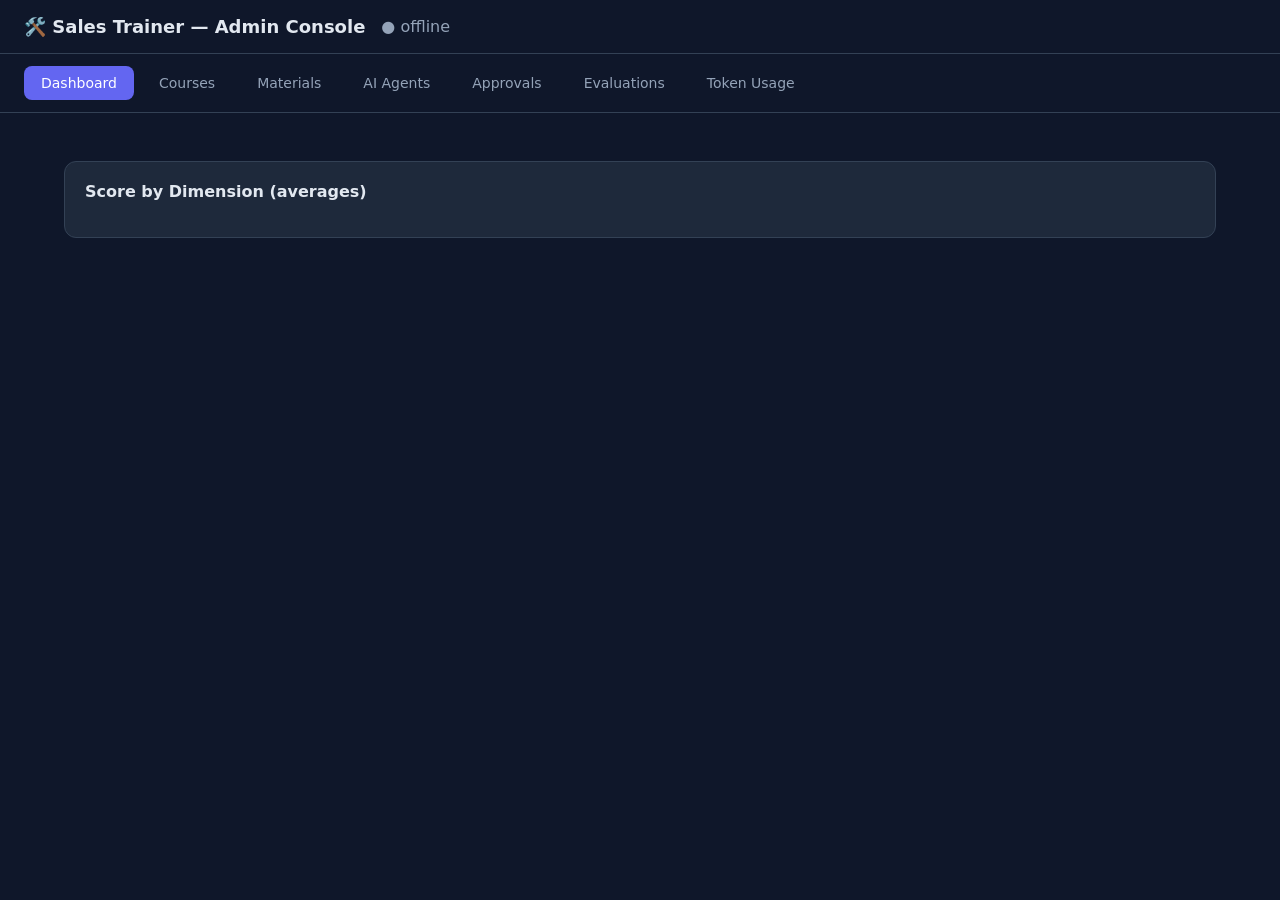
==== frontend/admin-console.html @ 56fe17c6 "feat: implement initial backend core services and admin console frontend for Sales Trainer platform" ====
<!DOCTYPE html>
<html lang="en">
<head>
<meta charset="UTF-8" />
<meta name="viewport" content="width=device-width, initial-scale=1.0" />
<title>Sales Trainer — Admin Console</title>
<style>
  :root {
    --bg: #0f172a; --panel: #1e293b; --panel2: #273449; --line: #334155;
    --text: #e2e8f0; --muted: #94a3b8; --accent: #6366f1; --accent2:#818cf8;
    --green: #22c55e; --red: #ef4444; --amber: #f59e0b;
  }
  * { box-sizing: border-box; }
  body { margin:0; font-family: system-ui, -apple-system, Segoe UI, Roboto, sans-serif;
    background: var(--bg); color: var(--text); }
  header { padding: 16px 24px; border-bottom: 1px solid var(--line);
    display:flex; align-items:center; gap:16px; }
  header h1 { font-size: 18px; margin:0; }
  .tabs { display:flex; gap:8px; padding: 12px 24px; border-bottom:1px solid var(--line);
    flex-wrap: wrap; }
  .tab { padding:8px 16px; border-radius:8px; cursor:pointer; color:var(--muted);
    background:transparent; border:1px solid transparent; font-size:14px; }
  .tab:hover { background: var(--panel); }
  .tab.active { background: var(--accent); color:#fff; }
  main { padding: 24px; max-width: 1200px; margin: 0 auto; }
  .view { display:none; }
  .view.active { display:block; }
  .tiles { display:grid; grid-template-columns: repeat(auto-fit, minmax(180px,1fr));
    gap:16px; margin-bottom:24px; }
  .tile { background: var(--panel); border:1px solid var(--line); border-radius:12px;
    padding:18px; }
  .tile .label { color:var(--muted); font-size:13px; }
  .tile .value { font-size:28px; font-weight:700; margin-top:6px; }
  .card { background: var(--panel); border:1px solid var(--line); border-radius:12px;
    padding:20px; margin-bottom:20px; }
  .card h2 { margin:0 0 16px; font-size:16px; }
  table { width:100%; border-collapse: collapse; font-size:14px; }
  th, td { text-align:left; padding:10px 12px; border-bottom:1px solid var(--line); }
  th { color:var(--muted); font-weight:600; font-size:12px; text-transform:uppercase; }
  tr:hover td { background: var(--panel2); }
  .badge { padding:3px 10px; border-radius:999px; font-size:12px; font-weight:600; }
  .badge.draft { background:#475569; color:#e2e8f0; }
  .badge.active { background: rgba(34,197,94,.2); color: var(--green); }
  .badge.archived { background: rgba(148,163,184,.2); color: var(--muted); }
  .badge.hire { background: rgba(34,197,94,.2); color: var(--green); }
  .badge.nohire { background: rgba(239,68,68,.2); color: var(--red); }
  .badge.warn { background: rgba(245,158,11,.2); color: var(--amber); }
  button, .btn { background: var(--accent); color:#fff; border:none; padding:8px 14px;
    border-radius:8px; cursor:pointer; font-size:13px; }
  button:hover { background: var(--accent2); }
  button.ghost { background:transparent; border:1px solid var(--line); color:var(--text); }
  button.danger { background: var(--red); }
  input, textarea, select { width:100%; background: var(--bg); color:var(--text);
    border:1px solid var(--line); border-radius:8px; padding:9px 11px; font-size:14px; }
  label { display:block; margin:12px 0 4px; font-size:13px; color:var(--muted); }
  .row { display:grid; grid-template-columns:1fr 1fr; gap:12px; }
  .muted { color: var(--muted); }
  .bar { height:8px; background: var(--panel2); border-radius:999px; overflow:hidden; }
  .bar > span { display:block; height:100%; background: var(--accent); }
  .bar > span.over { background: var(--amber); }
  .toolbar { display:flex; justify-content:space-between; align-items:center; margin-bottom:16px;}
  .empty { color:var(--muted); padding:24px; text-align:center; }
</style>
</head>
<body>
<header>
  <h1>🛠️ Sales Trainer — Admin Console</h1>
  <span class="muted" id="health">connecting…</span>
</header>

<nav class="tabs">
  <div class="tab active" data-view="dashboard">Dashboard</div>
  <div class="tab" data-view="courses">Courses</div>
  <div class="tab" data-view="materials">Materials</div>
  <div class="tab" data-view="agents">AI Agents</div>
  <div class="tab" data-view="approvals">Approvals</div>
  <div class="tab" data-view="evaluations">Evaluations</div>
  <div class="tab" data-view="usage">Token Usage</div>
</nav>

<main>
  <!-- DASHBOARD -->
  <section class="view active" id="view-dashboard">
    <div class="tiles" id="dash-tiles"></div>
    <div class="card">
      <h2>Score by Dimension (averages)</h2>
      <div id="dash-dims"></div>
    </div>
  </section>

  <!-- COURSES -->
  <section class="view" id="view-courses">
    <div class="toolbar">
      <h2 style="margin:0">Courses</h2>
      <button onclick="toggleCourseForm()">+ New Course</button>
    </div>

    <div class="card" id="course-form" style="display:none">
      <h2>Create Course</h2>
      <label>Name</label>
      <input id="c-name" placeholder="e.g. GenAI Program — Sales Pitch" />
      <label>Description</label>
      <textarea id="c-desc" rows="2"></textarea>
      <div class="row">
        <div>
          <label>Knowledge Base Module</label>
          <select id="c-module"></select>
        </div>
        <div>
          <label>AI Agent Persona</label>
          <select id="c-agent"></select>
        </div>
      </div>
      <div class="row">
        <div>
          <label>Target Audience</label>
          <input id="c-audience" placeholder="SDRs, AEs" />
        </div>
        <div>
          <label>Passing Score (0–10)</label>
          <input id="c-score" type="number" min="0" max="10" step="0.5" value="7" />
        </div>
      </div>
      <div style="margin-top:16px; display:flex; gap:8px">
        <button onclick="createCourse()">Create</button>
        <button class="ghost" onclick="toggleCourseForm()">Cancel</button>
      </div>
    </div>

    <div class="card">
      <table>
        <thead><tr><th>Name</th><th>Status</th><th>Enrolled</th><th>Pass Score</th><th>Updated</th><th>Actions</th></tr></thead>
        <tbody id="courses-body"></tbody>
      </table>
      <div class="empty" id="courses-empty" style="display:none">No courses yet. Create your first one.</div>
    </div>
  </section>

  <!-- MATERIALS -->
  <section class="view" id="view-materials">
    <div class="toolbar">
      <h2 style="margin:0">Training Materials (Knowledge Base)</h2>
      <button onclick="toggleModuleForm()">+ New Module</button>
    </div>
    <p class="muted" style="margin:-8px 0 16px;font-size:13px">
      Upload your product documents here. Each <b>Module</b> is a knowledge base; link it to a course on the Courses tab.
      Supported: PDF, DOCX, TXT, MD.
    </p>

    <div class="card" id="module-form" style="display:none">
      <h2>Create Module</h2>
      <label>Module Name</label>
      <input id="m-name" placeholder="e.g. GenAI Program — Sales KB" />
      <label>Description</label>
      <input id="m-desc" placeholder="What this knowledge base covers" />
      <div style="margin-top:14px;display:flex;gap:8px">
        <button onclick="createModule()">Create</button>
        <button class="ghost" onclick="toggleModuleForm()">Cancel</button>
      </div>
    </div>

    <div class="card">
      <label>Select Module</label>
      <select id="mat-module" onchange="loadDocs()"></select>

      <div id="upload-zone" style="margin-top:16px;display:none">
        <label>Upload Document</label>
        <div style="display:flex;gap:10px;align-items:center;flex-wrap:wrap">
          <input type="file" id="mat-file" accept=".pdf,.docx,.doc,.txt,.md" style="flex:1;min-width:240px" />
          <button id="mat-upload" onclick="uploadDoc()">Upload &amp; Index</button>
        </div>
        <div id="upload-status" class="muted" style="font-size:13px;margin-top:8px"></div>
      </div>
    </div>

    <div class="card" id="docs-card" style="display:none">
      <h2>Documents in this Module</h2>
      <table>
        <thead><tr><th>Filename</th><th>Status</th><th>Chunks</th><th>Uploaded</th><th></th></tr></thead>
        <tbody id="docs-body"></tbody>
      </table>
      <div class="empty" id="docs-empty" style="display:none">No documents yet. Upload one above.</div>
    </div>
  </section>

  <!-- AI AGENTS -->
  <section class="view" id="view-agents">
    <div class="toolbar">
      <h2 style="margin:0">AI Agent Behaviour</h2>
      <button onclick="toggleAgentForm()">+ New Agent</button>
    </div>

    <div class="card" id="agent-form" style="display:none">
      <h2 id="agent-form-title">Create Agent</h2>
      <input type="hidden" id="a-id" />
      <div class="row">
        <div>
          <label>Name</label>
          <input id="a-name" placeholder="e.g. Sceptical Corporate HR Manager" />
        </div>
        <div>
          <label>Status</label>
          <select id="a-status"><option value="draft">Draft</option><option value="active">Active</option></select>
        </div>
      </div>
      <label>Description</label>
      <input id="a-desc" placeholder="Challenging prospect persona for senior reps" />

      <label>Difficulty</label>
      <select id="a-difficulty" onchange="onDifficultyChange()">
        <option value="easy">Easy — friendly, 1 objection</option>
        <option value="medium" selected>Medium — neutral, 2 objections</option>
        <option value="hard">Hard — guarded, 3 objections</option>
        <option value="custom">Custom — write instructions</option>
      </select>

      <div id="a-custom-wrap" style="display:none">
        <label>Custom Instructions</label>
        <textarea id="a-base" rows="5" placeholder="You are a demanding corporate HR manager..."></textarea>
      </div>

      <div id="a-preset-wrap">
        <div class="row">
          <div>
            <label>Prospect Role</label>
            <input id="a-role" placeholder="VP of HR" />
          </div>
          <div>
            <label>Company Size</label>
            <input id="a-company" placeholder="500-2000 employees" />
          </div>
        </div>
        <label>Pain Points (comma-separated)</label>
        <input id="a-pains" placeholder="high attrition, slow onboarding" />
        <label>Objections to Raise</label>
        <div id="a-objections" style="display:flex;flex-wrap:wrap;gap:12px;margin-top:6px"></div>
      </div>

      <div class="row" style="margin-top:8px">
        <div>
          <label>LLM Temperature (0–1)</label>
          <input id="a-temp" type="number" min="0" max="1" step="0.1" value="0.7" />
        </div>
        <div>
          <label>Max Tokens per reply</label>
          <input id="a-maxtok" type="number" min="128" max="2048" step="64" value="512" />
        </div>
      </div>

      <div style="display:flex;gap:18px;margin-top:12px;font-size:13px">
        <label style="margin:0"><input type="checkbox" id="a-r1" checked style="width:auto"> Allow Round 1 (demo)</label>
        <label style="margin:0"><input type="checkbox" id="a-r2" checked style="width:auto"> Allow Round 2 (eval)</label>
      </div>

      <div style="margin-top:16px; display:flex; gap:8px">
        <button onclick="saveAgent()">Save</button>
        <button class="ghost" onclick="previewAgent()">Preview Prompt</button>
        <button class="ghost" onclick="toggleAgentForm()">Cancel</button>
      </div>
      <pre id="a-preview" style="display:none;white-space:pre-wrap;background:var(--bg);border:1px solid var(--line);border-radius:8px;padding:12px;margin-top:12px;font-size:12px;max-height:260px;overflow:auto"></pre>
    </div>

    <div class="card">
      <table>
        <thead><tr><th>Name</th><th>Difficulty</th><th>Rounds</th><th>Status</th><th>Actions</th></tr></thead>
        <tbody id="agents-body"></tbody>
      </table>
      <div class="empty" id="agents-empty" style="display:none">No agents configured yet.</div>
    </div>
  </section>

  <!-- APPROVALS -->
  <section class="view" id="view-approvals">
    <div class="toolbar">
      <h2 style="margin:0">Evaluation Approvals</h2>
      <button class="ghost" onclick="loadApprovals()">↻ Refresh</button>
    </div>
    <p class="muted" style="margin:-8px 0 16px;font-size:13px">
      Learners who finished their evaluation appear here. Approve to certify them, or reject to send them back for another attempt.
    </p>
    <div class="card">
      <table>
        <thead><tr><th>Rep ID</th><th>Course</th><th>Submitted</th><th>Action</th></tr></thead>
        <tbody id="approvals-body"></tbody>
      </table>
      <div class="empty" id="approvals-empty" style="display:none">No pending approvals. 🎉</div>
    </div>
  </section>

  <!-- EVALUATIONS -->
  <section class="view" id="view-evaluations">
    <div class="tiles" id="eval-tiles"></div>
    <div class="card">
      <h2>Leaderboard</h2>
      <table>
        <thead><tr><th>#</th><th>Session</th><th>Final</th><th>Product</th><th>Discovery</th><th>Objection</th><th>Empathy</th><th>Closing</th><th>Decision</th></tr></thead>
        <tbody id="leaderboard-body"></tbody>
      </table>
      <div class="empty" id="leaderboard-empty" style="display:none">No evaluations recorded yet.</div>
    </div>
  </section>

  <!-- TOKEN USAGE -->
  <section class="view" id="view-usage">
    <div class="tiles" id="usage-tiles"></div>
    <div class="card">
      <h2>Usage by Session</h2>
      <table>
        <thead><tr><th>Session</th><th>Course</th><th>Calls</th><th>Tokens</th><th>Cost (USD)</th><th>Usage vs 50k cap</th></tr></thead>
        <tbody id="usage-body"></tbody>
      </table>
      <div class="empty" id="usage-empty" style="display:none">No token usage logged yet.</div>
    </div>
  </section>
</main>

<script>
const API = "";
const SESSION_LIMIT = 50000, WARN_PCT = 90;

async function api(path, opts) {
  const res = await fetch(API + path, opts);
  if (!res.ok) throw new Error((await res.json().catch(()=>({}))).detail || res.status);
  return res.json();
}
const fmt = n => (n ?? 0).toLocaleString();
const esc = s => (s ?? "").toString().replace(/[&<>]/g, c => ({'&':'&amp;','<':'&lt;','>':'&gt;'}[c]));

// ── Tabs ─────────────────────────────────────────────────────────────────────
document.querySelectorAll(".tab").forEach(t => t.onclick = () => {
  document.querySelectorAll(".tab").forEach(x => x.classList.remove("active"));
  document.querySelectorAll(".view").forEach(x => x.classList.remove("active"));
  t.classList.add("active");
  document.getElementById("view-" + t.dataset.view).classList.add("active");
  loadView(t.dataset.view);
});

function tile(label, value) {
  return `<div class="tile"><div class="label">${label}</div><div class="value">${value}</div></div>`;
}

// ── Dashboard ──────────────────────────────────────────────────────────────
async function loadDashboard() {
  try {
    const [stats, usage] = await Promise.all([
      api("/api/admin/evaluations/stats"),
      api("/api/admin/usage"),
    ]);
    document.getElementById("dash-tiles").innerHTML =
      tile("Total Evaluations", stats.total_evaluations) +
      tile("Avg Final Score", stats.avg_final_score) +
      tile("Hire Rate", stats.hire_rate_percent + "%") +
      tile("Tokens Today", fmt(usage.tokens_today)) +
      tile("Cost Today (USD)", "$" + (usage.cost_today_usd ?? 0));
    const d = stats.dimension_averages || {};
    document.getElementById("dash-dims").innerHTML = Object.entries(d).map(([k,v]) =>
      `<div style="margin:8px 0">
        <div style="display:flex;justify-content:space-between;font-size:13px">
          <span>${k.replace(/_/g,' ')}</span><span class="muted">${v}/10</span></div>
        <div class="bar"><span style="width:${(v/10)*100}%"></span></div>
      </div>`).join("");
  } catch(e) { console.error(e); }
}

// ── Courses ────────────────────────────────────────────────────────────────
function toggleCourseForm(){
  const f = document.getElementById("course-form");
  f.style.display = f.style.display === "none" ? "block" : "none";
}
async function loadCourses() {
  try {
    const [{courses}, {modules}, {agents}] = await Promise.all([
      api("/api/admin/courses"), api("/api/kb/modules"), api("/api/agents"),
    ]);
    document.getElementById("c-module").innerHTML =
      `<option value="">— none —</option>` + modules.map(m => `<option value="${m.id}">${esc(m.name)}</option>`).join("");
    document.getElementById("c-agent").innerHTML =
      `<option value="">— default —</option>` + agents.map(a => `<option value="${a.id}">${esc(a.name)}</option>`).join("");

    const body = document.getElementById("courses-body");
    document.getElementById("courses-empty").style.display = courses.length ? "none" : "block";
    body.innerHTML = courses.map(c => `
      <tr>
        <td><strong>${esc(c.name)}</strong><br><span class="muted">${esc(c.description||'')}</span></td>
        <td><span class="badge ${c.status}">${c.status}</span></td>
        <td>${(c.assigned_users||[]).length}</td>
        <td>${c.passing_score}</td>
        <td class="muted">${(c.updated_at||'').slice(0,10)}</td>
        <td style="white-space:nowrap">
          ${c.status !== 'active' ? `<button onclick="setStatus('${c.id}','publish')">Publish</button>` : ''}
          ${c.status !== 'archived' ? `<button class="ghost" onclick="setStatus('${c.id}','archive')">Archive</button>` : ''}
          <button class="ghost" onclick="dupCourse('${c.id}')">Duplicate</button>
          <button class="danger" onclick="delCourse('${c.id}')">Delete</button>
        </td>
      </tr>`).join("");
  } catch(e){ console.error(e); }
}
async function createCourse() {
  const name = document.getElementById("c-name").value.trim();
  if (!name) return alert("Name required");
  await api("/api/admin/courses", {
    method:"POST", headers:{"Content-Type":"application/json"},
    body: JSON.stringify({
      name,
      description: document.getElementById("c-desc").value,
      kb_module_id: document.getElementById("c-module").value || null,
      agent_id: document.getElementById("c-agent").value || null,
      target_audience: document.getElementById("c-audience").value,
      passing_score: parseFloat(document.getElementById("c-score").value) || 7,
    })
  });
  document.getElementById("c-name").value = "";
  toggleCourseForm(); loadCourses();
}
async function setStatus(id, action){ await api(`/api/admin/courses/${id}/${action}`, {method:"POST"}); loadCourses(); }
async function dupCourse(id){ await api(`/api/admin/courses/${id}/duplicate`, {method:"POST"}); loadCourses(); }
async function delCourse(id){ if(!confirm("Delete this course?"))return; await api(`/api/admin/courses/${id}`, {method:"DELETE"}); loadCourses(); }

// ── Evaluations ──────────────────────────────────────────────────────────────
async function loadEvaluations() {
  try {
    const [stats, {leaderboard}] = await Promise.all([
      api("/api/admin/evaluations/stats"), api("/api/admin/evaluations/leaderboard"),
    ]);
    document.getElementById("eval-tiles").innerHTML =
      tile("Total Evaluations", stats.total_evaluations) +
      tile("Avg Final Score", stats.avg_final_score) +
      tile("Hires (≥7.0)", stats.hire_count) +
      tile("Hire Rate", stats.hire_rate_percent + "%");
    const body = document.getElementById("leaderboard-body");
    document.getElementById("leaderboard-empty").style.display = leaderboard.length ? "none" : "block";
    body.innerHTML = leaderboard.map(r => {
      const hire = (r.hiring_decision||"").toLowerCase().includes("hire") && !(r.hiring_decision||"").toLowerCase().includes("not");
      return `<tr>
        <td>${r.rank}</td>
        <td class="muted">${esc((r.session_id||'—').slice(0,12))}</td>
        <td><strong>${r.final_score ?? '—'}</strong></td>
        <td>${r.product_accuracy ?? '—'}</td><td>${r.discovery ?? '—'}</td>
        <td>${r.objection_handling ?? '—'}</td><td>${r.empathy ?? '—'}</td>
        <td>${r.closing_clarity ?? '—'}</td>
        <td><span class="badge ${hire?'hire':'nohire'}">${esc(r.hiring_decision||'—')}</span></td>
      </tr>`;
    }).join("");
  } catch(e){ console.error(e); }
}

// ── Token Usage ──────────────────────────────────────────────────────────────
async function loadUsage() {
  try {
    const [summary, {sessions}] = await Promise.all([
      api("/api/admin/usage"), api("/api/admin/usage/by-session"),
    ]);
    document.getElementById("usage-tiles").innerHTML =
      tile("Tokens Today", fmt(summary.tokens_today)) +
      tile("Cost Today (USD)", "$" + (summary.cost_today_usd ?? 0)) +
      tile("Total Tokens", fmt(summary.total_tokens_all_time)) +
      tile("Total Cost (USD)", "$" + (summary.total_cost_all_time_usd ?? 0)) +
      tile("Total LLM Calls", fmt(summary.total_calls));
    const body = document.getElementById("usage-body");
    document.getElementById("usage-empty").style.display = sessions.length ? "none" : "block";
    body.innerHTML = sessions.map(s => {
      const pct = Math.min((s.total_tokens / SESSION_LIMIT) * 100, 100);
      const over = pct >= WARN_PCT;
      return `<tr>
        <td class="muted">${esc((s.session_id||'—').slice(0,16))}</td>
        <td class="muted">${esc((s.course_id||'—').slice(0,10))}</td>
        <td>${s.calls}</td>
        <td>${fmt(s.total_tokens)}</td>
        <td>$${(s.estimated_cost_usd||0).toFixed(4)}</td>
        <td>
          <div class="bar"><span class="${over?'over':''}" style="width:${pct}%"></span></div>
          <span class="muted" style="font-size:12px">${pct.toFixed(0)}% ${over?'<span class="badge warn">near limit</span>':''}</span>
        </td>
      </tr>`;
    }).join("");
  } catch(e){ console.error(e); }
}

// ── AI Agents ────────────────────────────────────────────────────────────────
let AGENT_OBJECTIONS = [];
async function loadAgents() {
  try {
    const [{agents}, presets] = await Promise.all([
      api("/api/admin/agents"), api("/api/admin/agents/presets"),
    ]);
    AGENT_OBJECTIONS = presets.available_objections || [];
    const body = document.getElementById("agents-body");
    document.getElementById("agents-empty").style.display = agents.length ? "none" : "block";
    body.innerHTML = agents.map(a => {
      const rounds = [a.tier3_round1_enabled?'R1':null, a.tier3_round2_enabled?'R2':null].filter(Boolean).join(' + ') || '—';
      return `<tr>
        <td><strong>${esc(a.name)}</strong><br><span class="muted">${esc(a.description||'')}</span></td>
        <td><span class="badge ${a.status}">${esc(a.difficulty)}</span></td>
        <td>${rounds}</td>
        <td><span class="badge ${a.status}">${a.status}</span></td>
        <td style="white-space:nowrap">
          <button class="ghost" onclick='editAgent(${JSON.stringify(a.id)})'>Edit</button>
          <button class="danger" onclick='delAgent(${JSON.stringify(a.id)})'>Delete</button>
        </td>
      </tr>`;
    }).join("");
  } catch(e){ console.error(e); }
}
function renderObjectionChecks(selected) {
  selected = selected || [];
  document.getElementById("a-objections").innerHTML = AGENT_OBJECTIONS.map(o =>
    `<label style="margin:0;display:flex;align-items:center;gap:6px;font-size:13px">
      <input type="checkbox" class="obj-chk" value="${o}" ${selected.includes(o)?'checked':''} style="width:auto"> ${o}
    </label>`).join("");
}
function onDifficultyChange() {
  const custom = document.getElementById("a-difficulty").value === "custom";
  document.getElementById("a-custom-wrap").style.display = custom ? "block" : "none";
  document.getElementById("a-preset-wrap").style.display = custom ? "none" : "block";
}
function toggleAgentForm(reset=true) {
  const f = document.getElementById("agent-form");
  const show = f.style.display === "none";
  f.style.display = show ? "block" : "none";
  if (show && reset) resetAgentForm();
}
function resetAgentForm() {
  document.getElementById("agent-form-title").textContent = "Create Agent";
  ["a-id","a-name","a-desc","a-role","a-company","a-pains","a-base"].forEach(i=>document.getElementById(i).value="");
  document.getElementById("a-difficulty").value = "medium";
  document.getElementById("a-status").value = "draft";
  document.getElementById("a-temp").value = 0.7;
  document.getElementById("a-maxtok").value = 512;
  document.getElementById("a-r1").checked = true;
  document.getElementById("a-r2").checked = true;
  document.getElementById("a-preview").style.display = "none";
  onDifficultyChange();
  renderObjectionChecks(["budget","timing"]);
}
async function editAgent(id) {
  const a = await api("/api/admin/agents/" + id);
  const f = document.getElementById("agent-form");
  if (f.style.display === "none") f.style.display = "block";
  document.getElementById("agent-form-title").textContent = "Edit Agent";
  document.getElementById("a-id").value = a.id;
  document.getElementById("a-name").value = a.name || "";
  document.getElementById("a-desc").value = a.description || "";
  document.getElementById("a-difficulty").value = a.difficulty || "medium";
  document.getElementById("a-status").value = a.status || "draft";
  document.getElementById("a-base").value = a.base_instructions || "";
  const p = a.prospect_profile || {};
  document.getElementById("a-role").value = p.role || "";
  document.getElementById("a-company").value = p.company_size || "";
  document.getElementById("a-pains").value = (p.pain_points||[]).join(", ");
  const llm = a.llm_settings || {};
  document.getElementById("a-temp").value = llm.temperature ?? 0.7;
  document.getElementById("a-maxtok").value = llm.max_tokens ?? 512;
  document.getElementById("a-r1").checked = a.tier3_round1_enabled !== false;
  document.getElementById("a-r2").checked = a.tier3_round2_enabled !== false;
  document.getElementById("a-preview").style.display = "none";
  onDifficultyChange();
  renderObjectionChecks(p.objections || ["budget","timing"]);
}
function collectAgent() {
  const selectedObj = [...document.querySelectorAll(".obj-chk:checked")].map(c=>c.value);
  const pains = document.getElementById("a-pains").value.split(",").map(s=>s.trim()).filter(Boolean);
  return {
    name: document.getElementById("a-name").value.trim(),
    description: document.getElementById("a-desc").value,
    difficulty: document.getElementById("a-difficulty").value,
    base_instructions: document.getElementById("a-base").value,
    status: document.getElementById("a-status").value,
    prospect_profile: {
      role: document.getElementById("a-role").value,
      company_size: document.getElementById("a-company").value,
      pain_points: pains,
      objections: selectedObj,
    },
    llm_settings: {
      temperature: parseFloat(document.getElementById("a-temp").value) || 0.7,
      max_tokens: parseInt(document.getElementById("a-maxtok").value) || 512,
    },
    tier3_round1_enabled: document.getElementById("a-r1").checked,
    tier3_round2_enabled: document.getElementById("a-r2").checked,
  };
}
async function saveAgent() {
  const data = collectAgent();
  if (!data.name) return alert("Agent name required");
  const id = document.getElementById("a-id").value;
  if (id) {
    await api("/api/admin/agents/" + id, {method:"PUT", headers:{"Content-Type":"application/json"}, body: JSON.stringify(data)});
  } else {
    await api("/api/admin/agents", {method:"POST", headers:{"Content-Type":"application/json"}, body: JSON.stringify(data)});
  }
  toggleAgentForm(false);
  document.getElementById("agent-form").style.display = "none";
  loadAgents();
}
async function delAgent(id) {
  if (!confirm("Delete this agent?")) return;
  await api("/api/admin/agents/" + id, {method:"DELETE"});
  loadAgents();
}
async function previewAgent() {
  const id = document.getElementById("a-id").value;
  if (!id) return alert("Save the agent first to preview its compiled prompt.");
  const res = await api("/api/admin/agents/" + id + "/preview", {method:"POST"});
  const pre = document.getElementById("a-preview");
  pre.textContent = res.compiled_instructions;
  pre.style.display = "block";
}

// ── Materials / Knowledge Base ───────────────────────────────────────────────
function toggleModuleForm(){
  const f = document.getElementById("module-form");
  f.style.display = f.style.display === "none" ? "block" : "none";
}
async function loadMaterials(){
  try{
    const {modules} = await api("/api/kb/modules");
    const sel = document.getElementById("mat-module");
    const prev = sel.value;
    sel.innerHTML = `<option value="">— select a module —</option>` +
      modules.map(m=>`<option value="${m.id}">${esc(m.name)}</option>`).join("");
    if (prev) sel.value = prev;
    loadDocs();
  }catch(e){ console.error(e); }
}
async function createModule(){
  const name = document.getElementById("m-name").value.trim();
  if(!name) return alert("Module name required");
  await api("/api/kb/modules", {method:"POST", headers:{"Content-Type":"application/json"},
    body: JSON.stringify({name, description: document.getElementById("m-desc").value})});
  document.getElementById("m-name").value=""; document.getElementById("m-desc").value="";
  toggleModuleForm(); loadMaterials();
}
async function loadDocs(){
  const mid = document.getElementById("mat-module").value;
  const zone = document.getElementById("upload-zone");
  const card = document.getElementById("docs-card");
  if(!mid){ zone.style.display="none"; card.style.display="none"; return; }
  zone.style.display="block"; card.style.display="block";
  try{
    const mod = await api("/api/kb/modules/" + mid);
    const docs = mod.documents || [];
    const body = document.getElementById("docs-body");
    document.getElementById("docs-empty").style.display = docs.length ? "none" : "block";
    body.innerHTML = docs.map(d=>{
      const st = (d.status||"").toLowerCase();
      const cls = st==="indexed"?"active":(st==="failed"?"nohire":"draft");
      return `<tr>
        <td>${esc(d.filename)}</td>
        <td><span class="badge ${cls}">${esc(d.status||'—')}</span></td>
        <td>${d.chunk_count ?? '—'}</td>
        <td class="muted">${(d.created_at||'').slice(0,10)}</td>
        <td><button class="danger" onclick='delDoc(${JSON.stringify(mid)},${JSON.stringify(d.id)})'>Delete</button></td>
      </tr>`;
    }).join("");
  }catch(e){ console.error(e); }
}
async function uploadDoc(){
  const mid = document.getElementById("mat-module").value;
  const fileInput = document.getElementById("mat-file");
  const status = document.getElementById("upload-status");
  if(!mid) return alert("Select a module first");
  if(!fileInput.files.length){ status.textContent="Choose a file first."; return; }
  const fd = new FormData(); fd.append("file", fileInput.files[0]);
  const btn = document.getElementById("mat-upload");
  btn.disabled = true; status.textContent = "Uploading & indexing… (large PDFs may take a moment)";
  try{
    const res = await fetch(API + "/api/kb/modules/" + mid + "/documents", {method:"POST", body: fd});
    const data = await res.json().catch(()=>({}));
    if(!res.ok) throw new Error(data.detail || "Upload failed");
    status.textContent = "✅ " + (data.message || "Indexed.");
    fileInput.value=""; loadDocs();
  }catch(e){ status.textContent = "⚠️ " + e.message; }
  btn.disabled = false;
}
async function delDoc(mid, did){
  if(!confirm("Delete this document and its vectors?")) return;
  await api(`/api/kb/modules/${mid}/documents/${did}`, {method:"DELETE"});
  loadDocs();
}

// ── Approvals ────────────────────────────────────────────────────────────────
let COURSE_NAMES = {};
async function loadApprovals(){
  try{
    // build course id→name map for display
    if(Object.keys(COURSE_NAMES).length === 0){
      const {courses} = await api("/api/admin/courses");
      courses.forEach(c=>COURSE_NAMES[c.id]=c.name);
    }
    const {pending} = await api("/api/admin/approvals");
    const body = document.getElementById("approvals-body");
    document.getElementById("approvals-empty").style.display = pending.length ? "none" : "block";
    body.innerHTML = pending.map(p=>{
      const cname = COURSE_NAMES[p.course_id] || p.course_id;
      return `<tr>
        <td><strong>${esc(p.sales_rep_id)}</strong></td>
        <td>${esc(cname)}</td>
        <td class="muted">${(p.updated_at||'').slice(0,16).replace('T',' ')}</td>
        <td style="white-space:nowrap">
          <button onclick='decide(${JSON.stringify(p.sales_rep_id)},${JSON.stringify(p.course_id)},"approved")'>Approve</button>
          <button class="danger" onclick='decide(${JSON.stringify(p.sales_rep_id)},${JSON.stringify(p.course_id)},"rejected")'>Reject</button>
        </td>
      </tr>`;
    }).join("");
  }catch(e){ console.error(e); }
}
async function decide(repId, courseId, decision){
  let note = "";
  if(decision === "rejected"){ note = prompt("Reason for sending back (optional):") || ""; }
  try{
    await api("/api/admin/approvals/decide", {method:"POST", headers:{"Content-Type":"application/json"},
      body: JSON.stringify({sales_rep_id:repId, course_id:courseId, decision, note})});
    loadApprovals();
  }catch(e){ alert(e.message); }
}

function loadView(v) {
  if (v==="dashboard") loadDashboard();
  else if (v==="courses") loadCourses();
  else if (v==="materials") loadMaterials();
  else if (v==="agents") loadAgents();
  else if (v==="approvals") loadApprovals();
  else if (v==="evaluations") loadEvaluations();
  else if (v==="usage") loadUsage();
}

// ── Init ─────────────────────────────────────────────────────────────────────
(async () => {
  try { await api("/api/health"); document.getElementById("health").textContent = "● connected"; }
  catch { document.getElementById("health").textContent = "● offline"; }
  loadDashboard();
})();
</script>
</body>
</html>
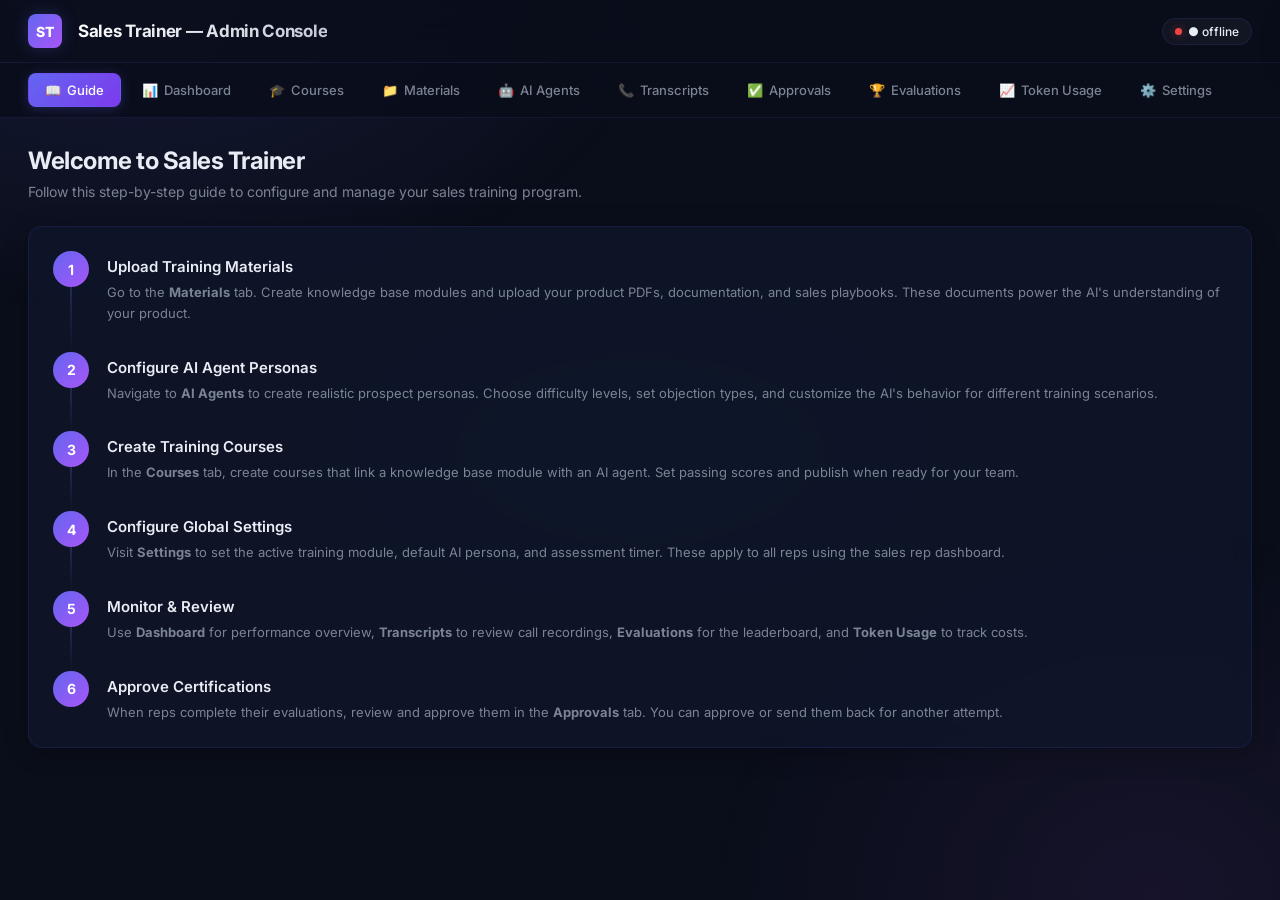
==== commit d8dbbd43: "feat: implement initial backend core services and admin console frontend for Sales Trainer platform" ====
--- a/frontend/admin-console.html
+++ b/frontend/admin-console.html
@@ -4,99 +4,657 @@
 <meta charset="UTF-8" />
 <meta name="viewport" content="width=device-width, initial-scale=1.0" />
 <title>Sales Trainer — Admin Console</title>
+<meta name="description" content="Admin console for managing sales training courses, AI agents, knowledge base, evaluations, and session transcripts." />
+<link rel="preconnect" href="https://fonts.googleapis.com" />
+<link rel="preconnect" href="https://fonts.gstatic.com" crossorigin />
+<link href="https://fonts.googleapis.com/css2?family=Inter:wght@300;400;500;600;700;800&display=swap" rel="stylesheet" />
 <style>
   :root {
-    --bg: #0f172a; --panel: #1e293b; --panel2: #273449; --line: #334155;
-    --text: #e2e8f0; --muted: #94a3b8; --accent: #6366f1; --accent2:#818cf8;
-    --green: #22c55e; --red: #ef4444; --amber: #f59e0b;
-  }
-  * { box-sizing: border-box; }
-  body { margin:0; font-family: system-ui, -apple-system, Segoe UI, Roboto, sans-serif;
-    background: var(--bg); color: var(--text); }
-  header { padding: 16px 24px; border-bottom: 1px solid var(--line);
-    display:flex; align-items:center; gap:16px; }
-  header h1 { font-size: 18px; margin:0; }
-  .tabs { display:flex; gap:8px; padding: 12px 24px; border-bottom:1px solid var(--line);
-    flex-wrap: wrap; }
-  .tab { padding:8px 16px; border-radius:8px; cursor:pointer; color:var(--muted);
-    background:transparent; border:1px solid transparent; font-size:14px; }
-  .tab:hover { background: var(--panel); }
-  .tab.active { background: var(--accent); color:#fff; }
-  main { padding: 24px; max-width: 1200px; margin: 0 auto; }
-  .view { display:none; }
-  .view.active { display:block; }
-  .tiles { display:grid; grid-template-columns: repeat(auto-fit, minmax(180px,1fr));
-    gap:16px; margin-bottom:24px; }
-  .tile { background: var(--panel); border:1px solid var(--line); border-radius:12px;
-    padding:18px; }
-  .tile .label { color:var(--muted); font-size:13px; }
-  .tile .value { font-size:28px; font-weight:700; margin-top:6px; }
-  .card { background: var(--panel); border:1px solid var(--line); border-radius:12px;
-    padding:20px; margin-bottom:20px; }
-  .card h2 { margin:0 0 16px; font-size:16px; }
-  table { width:100%; border-collapse: collapse; font-size:14px; }
-  th, td { text-align:left; padding:10px 12px; border-bottom:1px solid var(--line); }
-  th { color:var(--muted); font-weight:600; font-size:12px; text-transform:uppercase; }
-  tr:hover td { background: var(--panel2); }
-  .badge { padding:3px 10px; border-radius:999px; font-size:12px; font-weight:600; }
-  .badge.draft { background:#475569; color:#e2e8f0; }
-  .badge.active { background: rgba(34,197,94,.2); color: var(--green); }
-  .badge.archived { background: rgba(148,163,184,.2); color: var(--muted); }
-  .badge.hire { background: rgba(34,197,94,.2); color: var(--green); }
-  .badge.nohire { background: rgba(239,68,68,.2); color: var(--red); }
-  .badge.warn { background: rgba(245,158,11,.2); color: var(--amber); }
-  button, .btn { background: var(--accent); color:#fff; border:none; padding:8px 14px;
-    border-radius:8px; cursor:pointer; font-size:13px; }
-  button:hover { background: var(--accent2); }
-  button.ghost { background:transparent; border:1px solid var(--line); color:var(--text); }
-  button.danger { background: var(--red); }
-  input, textarea, select { width:100%; background: var(--bg); color:var(--text);
-    border:1px solid var(--line); border-radius:8px; padding:9px 11px; font-size:14px; }
-  label { display:block; margin:12px 0 4px; font-size:13px; color:var(--muted); }
-  .row { display:grid; grid-template-columns:1fr 1fr; gap:12px; }
-  .muted { color: var(--muted); }
-  .bar { height:8px; background: var(--panel2); border-radius:999px; overflow:hidden; }
-  .bar > span { display:block; height:100%; background: var(--accent); }
-  .bar > span.over { background: var(--amber); }
-  .toolbar { display:flex; justify-content:space-between; align-items:center; margin-bottom:16px;}
-  .empty { color:var(--muted); padding:24px; text-align:center; }
+    --bg: #0a0e1a;
+    --bg-subtle: #0f1629;
+    --panel: rgba(17, 24, 45, 0.7);
+    --panel-solid: #111830;
+    --panel-hover: rgba(25, 34, 60, 0.9);
+    --line: rgba(99, 102, 241, 0.12);
+    --line-strong: rgba(99, 102, 241, 0.25);
+    --text: #e8ecf4;
+    --text-secondary: #c2c9d6;
+    --muted: #7b8494;
+    --accent: #6366f1;
+    --accent2: #818cf8;
+    --accent-glow: rgba(99, 102, 241, 0.25);
+    --accent-soft: rgba(99, 102, 241, 0.08);
+    --green: #22c55e;
+    --green-soft: rgba(34, 197, 94, 0.12);
+    --red: #ef4444;
+    --red-soft: rgba(239, 68, 68, 0.12);
+    --amber: #f59e0b;
+    --amber-soft: rgba(245, 158, 11, 0.12);
+    --cyan: #06b6d4;
+    --purple: #a855f7;
+    --radius: 14px;
+    --radius-sm: 10px;
+    --radius-xs: 8px;
+    --shadow: 0 4px 24px rgba(0,0,0,0.25);
+    --shadow-lg: 0 8px 40px rgba(0,0,0,0.35);
+    --transition: 0.25s cubic-bezier(0.4, 0, 0.2, 1);
+  }
+
+  * { box-sizing: border-box; margin: 0; padding: 0; }
+
+  body {
+    font-family: 'Inter', -apple-system, BlinkMacSystemFont, sans-serif;
+    background: var(--bg);
+    color: var(--text);
+    min-height: 100vh;
+    -webkit-font-smoothing: antialiased;
+  }
+
+  /* ── Ambient background glow ─────────────────────────── */
+  body::before {
+    content: '';
+    position: fixed;
+    inset: 0;
+    background:
+      radial-gradient(ellipse 60% 50% at 10% 0%, rgba(99,102,241,0.12) 0%, transparent 70%),
+      radial-gradient(ellipse 50% 60% at 90% 100%, rgba(168,85,247,0.08) 0%, transparent 70%),
+      radial-gradient(ellipse 40% 30% at 50% 50%, rgba(6,182,212,0.04) 0%, transparent 70%);
+    pointer-events: none;
+    z-index: 0;
+  }
+
+  /* ── Header ──────────────────────────────────────────── */
+  header {
+    position: sticky;
+    top: 0;
+    z-index: 100;
+    padding: 14px 28px;
+    background: rgba(10, 14, 26, 0.85);
+    backdrop-filter: blur(20px);
+    -webkit-backdrop-filter: blur(20px);
+    border-bottom: 1px solid var(--line);
+    display: flex;
+    align-items: center;
+    gap: 16px;
+  }
+  .header-logo {
+    width: 34px; height: 34px;
+    background: linear-gradient(135deg, var(--accent), var(--purple));
+    border-radius: var(--radius-xs);
+    display: flex; align-items: center; justify-content: center;
+    font-weight: 800; font-size: 14px; color: #fff;
+    box-shadow: 0 0 16px var(--accent-glow);
+    flex-shrink: 0;
+  }
+  header h1 {
+    font-size: 17px;
+    font-weight: 700;
+    letter-spacing: -0.3px;
+    background: linear-gradient(135deg, #fff 0%, var(--text-secondary) 100%);
+    -webkit-background-clip: text;
+    -webkit-text-fill-color: transparent;
+  }
+  #health {
+    margin-left: auto;
+    font-size: 12px;
+    font-weight: 500;
+    display: flex;
+    align-items: center;
+    gap: 6px;
+    padding: 5px 12px;
+    border-radius: 99px;
+    background: rgba(255,255,255,0.04);
+    border: 1px solid var(--line);
+  }
+  .health-dot {
+    width: 7px; height: 7px;
+    border-radius: 50%;
+    background: var(--muted);
+    transition: background var(--transition);
+  }
+  .health-dot.ok { background: var(--green); box-shadow: 0 0 8px rgba(34,197,94,0.5); }
+  .health-dot.err { background: var(--red); box-shadow: 0 0 8px rgba(239,68,68,0.5); }
+
+  /* ── Tabs ─────────────────────────────────────────────── */
+  .tabs-wrapper {
+    position: sticky;
+    top: 63px;
+    z-index: 99;
+    background: rgba(10, 14, 26, 0.85);
+    backdrop-filter: blur(16px);
+    -webkit-backdrop-filter: blur(16px);
+    border-bottom: 1px solid var(--line);
+  }
+  .tabs {
+    display: flex;
+    gap: 4px;
+    padding: 10px 28px;
+    overflow-x: auto;
+    scrollbar-width: none;
+  }
+  .tabs::-webkit-scrollbar { display: none; }
+  .tab {
+    padding: 8px 16px;
+    border-radius: var(--radius-xs);
+    cursor: pointer;
+    color: var(--muted);
+    background: transparent;
+    border: 1px solid transparent;
+    font-size: 13px;
+    font-weight: 500;
+    font-family: inherit;
+    transition: all var(--transition);
+    white-space: nowrap;
+    position: relative;
+  }
+  .tab:hover { background: var(--accent-soft); color: var(--text-secondary); }
+  .tab.active {
+    background: linear-gradient(135deg, var(--accent), #7c3aed);
+    color: #fff;
+    box-shadow: 0 2px 12px var(--accent-glow);
+    border-color: transparent;
+  }
+  .tab .tab-icon { margin-right: 6px; }
+
+  /* ── Main ─────────────────────────────────────────────── */
+  main {
+    position: relative;
+    z-index: 1;
+    padding: 28px;
+    max-width: 1280px;
+    margin: 0 auto;
+  }
+  .view { display: none; }
+  .view.active {
+    display: block;
+    animation: viewIn 0.4s cubic-bezier(0.16, 1, 0.3, 1) forwards;
+  }
+  @keyframes viewIn {
+    from { opacity: 0; transform: translateY(12px); }
+    to { opacity: 1; transform: translateY(0); }
+  }
+
+  /* ── View header ──────────────────────────────────────── */
+  .view-header {
+    margin-bottom: 24px;
+  }
+  .view-header h2 {
+    font-size: 24px;
+    font-weight: 700;
+    letter-spacing: -0.5px;
+    margin-bottom: 6px;
+  }
+  .view-header p {
+    color: var(--muted);
+    font-size: 14px;
+    line-height: 1.5;
+  }
+
+  /* ── Tiles ────────────────────────────────────────────── */
+  .tiles {
+    display: grid;
+    grid-template-columns: repeat(auto-fit, minmax(180px, 1fr));
+    gap: 14px;
+    margin-bottom: 24px;
+  }
+  .tile {
+    background: var(--panel);
+    backdrop-filter: blur(12px);
+    border: 1px solid var(--line);
+    border-radius: var(--radius);
+    padding: 20px;
+    transition: all var(--transition);
+  }
+  .tile:hover {
+    border-color: var(--line-strong);
+    transform: translateY(-2px);
+    box-shadow: var(--shadow);
+  }
+  .tile .label { color: var(--muted); font-size: 12px; font-weight: 600; text-transform: uppercase; letter-spacing: 0.5px; }
+  .tile .value {
+    font-size: 28px;
+    font-weight: 800;
+    margin-top: 8px;
+    background: linear-gradient(135deg, #fff, var(--text-secondary));
+    -webkit-background-clip: text;
+    -webkit-text-fill-color: transparent;
+  }
+
+  /* ── Card ─────────────────────────────────────────────── */
+  .card {
+    background: var(--panel);
+    backdrop-filter: blur(12px);
+    border: 1px solid var(--line);
+    border-radius: var(--radius);
+    padding: 24px;
+    margin-bottom: 20px;
+    box-shadow: var(--shadow);
+    transition: border-color var(--transition);
+  }
+  .card:hover { border-color: var(--line-strong); }
+  .card h2 {
+    margin: 0 0 18px;
+    font-size: 16px;
+    font-weight: 600;
+    display: flex;
+    align-items: center;
+    gap: 8px;
+  }
+  .card h2 .card-icon {
+    font-size: 18px;
+  }
+
+  /* ── Tables ───────────────────────────────────────────── */
+  table { width: 100%; border-collapse: collapse; font-size: 13px; }
+  th, td { text-align: left; padding: 11px 14px; border-bottom: 1px solid var(--line); }
+  th { color: var(--muted); font-weight: 600; font-size: 11px; text-transform: uppercase; letter-spacing: 0.7px; }
+  tr { transition: background var(--transition); }
+  tr:hover td { background: var(--accent-soft); }
+
+  /* ── Badges ───────────────────────────────────────────── */
+  .badge { padding: 3px 10px; border-radius: 99px; font-size: 11px; font-weight: 600; display: inline-flex; align-items: center; gap: 4px; }
+  .badge.draft { background: rgba(123,132,148,0.15); color: var(--muted); }
+  .badge.active { background: var(--green-soft); color: var(--green); }
+  .badge.archived { background: rgba(148,163,184,0.15); color: var(--muted); }
+  .badge.hire { background: var(--green-soft); color: var(--green); }
+  .badge.nohire { background: var(--red-soft); color: var(--red); }
+  .badge.warn { background: var(--amber-soft); color: var(--amber); }
+  .badge.info { background: var(--accent-soft); color: var(--accent2); }
+
+  /* ── Buttons ──────────────────────────────────────────── */
+  button, .btn {
+    font-family: inherit;
+    background: linear-gradient(135deg, var(--accent), #7c3aed);
+    color: #fff;
+    border: none;
+    padding: 9px 16px;
+    border-radius: var(--radius-xs);
+    cursor: pointer;
+    font-size: 13px;
+    font-weight: 500;
+    transition: all var(--transition);
+    display: inline-flex;
+    align-items: center;
+    gap: 6px;
+  }
+  button:hover { box-shadow: 0 4px 16px var(--accent-glow); transform: translateY(-1px); }
+  button:active { transform: translateY(0); }
+  button:disabled { opacity: 0.5; cursor: not-allowed; transform: none; box-shadow: none; }
+  button.ghost {
+    background: transparent;
+    border: 1px solid var(--line);
+    color: var(--text-secondary);
+  }
+  button.ghost:hover { background: var(--accent-soft); border-color: var(--line-strong); box-shadow: none; }
+  button.danger {
+    background: linear-gradient(135deg, var(--red), #dc2626);
+  }
+  button.danger:hover { box-shadow: 0 4px 16px rgba(239,68,68,0.3); }
+  button.success {
+    background: linear-gradient(135deg, var(--green), #16a34a);
+  }
+  button.success:hover { box-shadow: 0 4px 16px rgba(34,197,94,0.3); }
+
+  /* ── Forms ────────────────────────────────────────────── */
+  input, textarea, select {
+    width: 100%;
+    background: rgba(0,0,0,0.3);
+    color: var(--text);
+    border: 1px solid var(--line);
+    border-radius: var(--radius-xs);
+    padding: 10px 13px;
+    font-size: 14px;
+    font-family: inherit;
+    transition: border-color var(--transition), box-shadow var(--transition);
+  }
+  input:focus, textarea:focus, select:focus {
+    outline: none;
+    border-color: var(--accent);
+    box-shadow: 0 0 0 3px var(--accent-glow);
+  }
+  option { background: var(--panel-solid); color: var(--text); }
+  label {
+    display: block;
+    margin: 14px 0 5px;
+    font-size: 12px;
+    font-weight: 600;
+    color: var(--muted);
+    text-transform: uppercase;
+    letter-spacing: 0.5px;
+  }
+  textarea { resize: vertical; min-height: 80px; }
+
+  /* ── Layout helpers ──────────────────────────────────── */
+  .row { display: grid; grid-template-columns: 1fr 1fr; gap: 14px; }
+  .toolbar { display: flex; justify-content: space-between; align-items: center; margin-bottom: 18px; flex-wrap: wrap; gap: 10px; }
+  .empty { color: var(--muted); padding: 32px; text-align: center; font-size: 14px; }
+
+  /* ── Bars ─────────────────────────────────────────────── */
+  .bar { height: 8px; background: rgba(255,255,255,0.06); border-radius: 99px; overflow: hidden; }
+  .bar > span { display: block; height: 100%; border-radius: 99px; background: linear-gradient(90deg, var(--accent), var(--purple)); transition: width 0.6s ease; }
+  .bar > span.over { background: linear-gradient(90deg, var(--amber), var(--red)); }
+
+  /* ── Toast ────────────────────────────────────────────── */
+  #toast {
+    position: fixed;
+    top: 20px;
+    right: 20px;
+    z-index: 10000;
+    padding: 14px 22px;
+    border-radius: var(--radius-sm);
+    background: var(--panel-solid);
+    backdrop-filter: blur(20px);
+    border: 1px solid var(--line);
+    box-shadow: var(--shadow-lg);
+    color: var(--text);
+    font-size: 13px;
+    font-weight: 500;
+    transform: translateX(calc(100% + 40px));
+    transition: transform 0.4s cubic-bezier(0.16, 1, 0.3, 1);
+    display: flex;
+    align-items: center;
+    gap: 10px;
+    max-width: 420px;
+  }
+  #toast.show { transform: translateX(0); }
+  #toast.toast-success { border-left: 4px solid var(--green); }
+  #toast.toast-error { border-left: 4px solid var(--red); }
+
+  /* ── Transcript chat bubbles ─────────────────────────── */
+  .transcript-container {
+    display: flex;
+    flex-direction: column;
+    gap: 14px;
+    max-height: 520px;
+    overflow-y: auto;
+    padding: 20px;
+    background: rgba(0,0,0,0.2);
+    border: 1px solid var(--line);
+    border-radius: var(--radius);
+  }
+  .transcript-container::-webkit-scrollbar { width: 6px; }
+  .transcript-container::-webkit-scrollbar-track { background: transparent; }
+  .transcript-container::-webkit-scrollbar-thumb { background: var(--line-strong); border-radius: 99px; }
+
+  .chat-row {
+    display: flex;
+    align-items: flex-start;
+    gap: 10px;
+    animation: bubbleIn 0.3s ease forwards;
+  }
+  .chat-row.rep { flex-direction: row-reverse; }
+  @keyframes bubbleIn {
+    from { opacity: 0; transform: translateY(6px); }
+    to { opacity: 1; transform: translateY(0); }
+  }
+  .chat-avatar {
+    width: 32px; height: 32px;
+    border-radius: 50%;
+    display: flex; align-items: center; justify-content: center;
+    font-size: 14px;
+    flex-shrink: 0;
+  }
+  .chat-avatar.agent { background: linear-gradient(135deg, var(--purple), var(--accent)); }
+  .chat-avatar.rep-avatar { background: linear-gradient(135deg, var(--cyan), var(--green)); }
+  .chat-bubble {
+    max-width: 72%;
+    padding: 12px 16px;
+    border-radius: 16px;
+    font-size: 13px;
+    line-height: 1.55;
+  }
+  .chat-bubble.agent-bubble {
+    background: rgba(99, 102, 241, 0.1);
+    border: 1px solid rgba(99, 102, 241, 0.2);
+    border-bottom-left-radius: 4px;
+  }
+  .chat-bubble.rep-bubble {
+    background: rgba(6, 182, 212, 0.1);
+    border: 1px solid rgba(6, 182, 212, 0.2);
+    border-bottom-right-radius: 4px;
+  }
+  .chat-role {
+    font-size: 10px;
+    font-weight: 700;
+    text-transform: uppercase;
+    letter-spacing: 0.5px;
+    color: var(--muted);
+    margin-bottom: 4px;
+  }
+
+  /* ── Settings panel ──────────────────────────────────── */
+  .settings-grid {
+    display: grid;
+    grid-template-columns: repeat(auto-fit, minmax(280px, 1fr));
+    gap: 20px;
+  }
+  .setting-card {
+    background: rgba(0,0,0,0.2);
+    border: 1px solid var(--line);
+    border-radius: var(--radius);
+    padding: 22px;
+    transition: all var(--transition);
+  }
+  .setting-card:hover {
+    border-color: var(--line-strong);
+    box-shadow: 0 4px 20px rgba(0,0,0,0.2);
+  }
+  .setting-card h3 {
+    font-size: 14px;
+    font-weight: 600;
+    margin-bottom: 4px;
+    display: flex;
+    align-items: center;
+    gap: 8px;
+  }
+  .setting-card .hint {
+    font-size: 12px;
+    color: var(--muted);
+    margin-bottom: 14px;
+    line-height: 1.4;
+  }
+
+  /* ── Guide steps ─────────────────────────────────────── */
+  .guide-steps {
+    display: flex;
+    flex-direction: column;
+    gap: 0;
+  }
+  .guide-step {
+    display: flex;
+    gap: 18px;
+    position: relative;
+    padding-bottom: 28px;
+  }
+  .guide-step:last-child { padding-bottom: 0; }
+  .guide-step:last-child .step-line { display: none; }
+  .step-num {
+    width: 36px; height: 36px;
+    background: linear-gradient(135deg, var(--accent), var(--purple));
+    border-radius: 50%;
+    display: flex; align-items: center; justify-content: center;
+    font-size: 14px; font-weight: 700; color: #fff;
+    flex-shrink: 0;
+    position: relative;
+    z-index: 1;
+  }
+  .step-line {
+    position: absolute;
+    left: 17px;
+    top: 36px;
+    bottom: 0;
+    width: 2px;
+    background: linear-gradient(to bottom, var(--accent-glow), transparent);
+  }
+  .step-content h3 {
+    font-size: 15px;
+    font-weight: 600;
+    margin-bottom: 6px;
+    padding-top: 6px;
+  }
+  .step-content p {
+    font-size: 13px;
+    color: var(--muted);
+    line-height: 1.6;
+  }
+
+  /* ── Session list items ──────────────────────────────── */
+  .session-item {
+    background: rgba(0,0,0,0.15);
+    border: 1px solid var(--line);
+    border-radius: var(--radius-sm);
+    padding: 16px 18px;
+    margin-bottom: 10px;
+    display: flex;
+    justify-content: space-between;
+    align-items: center;
+    gap: 14px;
+    flex-wrap: wrap;
+    transition: all var(--transition);
+  }
+  .session-item:hover {
+    border-color: var(--line-strong);
+    background: var(--accent-soft);
+    transform: translateX(4px);
+  }
+
+  /* ── Spinner ──────────────────────────────────────────── */
+  .spinner {
+    display: inline-block;
+    width: 14px; height: 14px;
+    border: 2px solid rgba(255,255,255,0.2);
+    border-radius: 50%;
+    border-top-color: #fff;
+    animation: spin 0.7s linear infinite;
+  }
+  @keyframes spin { to { transform: rotate(360deg); } }
+
+  /* ── Responsive ──────────────────────────────────────── */
+  @media (max-width: 768px) {
+    main { padding: 16px; }
+    .row { grid-template-columns: 1fr; }
+    .tabs { padding: 8px 16px; }
+    header { padding: 12px 16px; }
+  }
 </style>
 </head>
 <body>
+
+<!-- Toast -->
+<div id="toast"><span id="toastMsg"></span></div>
+
 <header>
-  <h1>🛠️ Sales Trainer — Admin Console</h1>
-  <span class="muted" id="health">connecting…</span>
+  <div class="header-logo">ST</div>
+  <h1>Sales Trainer — Admin Console</h1>
+  <div id="health">
+    <span class="health-dot" id="healthDot"></span>
+    <span id="healthText">connecting…</span>
+  </div>
 </header>
 
-<nav class="tabs">
-  <div class="tab active" data-view="dashboard">Dashboard</div>
-  <div class="tab" data-view="courses">Courses</div>
-  <div class="tab" data-view="materials">Materials</div>
-  <div class="tab" data-view="agents">AI Agents</div>
-  <div class="tab" data-view="approvals">Approvals</div>
-  <div class="tab" data-view="evaluations">Evaluations</div>
-  <div class="tab" data-view="usage">Token Usage</div>
-</nav>
+<div class="tabs-wrapper">
+  <nav class="tabs">
+    <div class="tab active" data-view="guide"><span class="tab-icon">📖</span>Guide</div>
+    <div class="tab" data-view="dashboard"><span class="tab-icon">📊</span>Dashboard</div>
+    <div class="tab" data-view="courses"><span class="tab-icon">🎓</span>Courses</div>
+    <div class="tab" data-view="materials"><span class="tab-icon">📁</span>Materials</div>
+    <div class="tab" data-view="agents"><span class="tab-icon">🤖</span>AI Agents</div>
+    <div class="tab" data-view="transcripts"><span class="tab-icon">📞</span>Transcripts</div>
+    <div class="tab" data-view="approvals"><span class="tab-icon">✅</span>Approvals</div>
+    <div class="tab" data-view="evaluations"><span class="tab-icon">🏆</span>Evaluations</div>
+    <div class="tab" data-view="usage"><span class="tab-icon">📈</span>Token Usage</div>
+    <div class="tab" data-view="settings"><span class="tab-icon">⚙️</span>Settings</div>
+  </nav>
+</div>
 
 <main>
-  <!-- DASHBOARD -->
-  <section class="view active" id="view-dashboard">
+
+  <!-- ═══ GUIDE ═══════════════════════════════════════════════ -->
+  <section class="view active" id="view-guide">
+    <div class="view-header">
+      <h2>Welcome to Sales Trainer</h2>
+      <p>Follow this step-by-step guide to configure and manage your sales training program.</p>
+    </div>
+    <div class="card">
+      <div class="guide-steps">
+        <div class="guide-step">
+          <div class="step-num">1</div>
+          <div class="step-line"></div>
+          <div class="step-content">
+            <h3>Upload Training Materials</h3>
+            <p>Go to the <strong>Materials</strong> tab. Create knowledge base modules and upload your product PDFs, documentation, and sales playbooks. These documents power the AI's understanding of your product.</p>
+          </div>
+        </div>
+        <div class="guide-step">
+          <div class="step-num">2</div>
+          <div class="step-line"></div>
+          <div class="step-content">
+            <h3>Configure AI Agent Personas</h3>
+            <p>Navigate to <strong>AI Agents</strong> to create realistic prospect personas. Choose difficulty levels, set objection types, and customize the AI's behavior for different training scenarios.</p>
+          </div>
+        </div>
+        <div class="guide-step">
+          <div class="step-num">3</div>
+          <div class="step-line"></div>
+          <div class="step-content">
+            <h3>Create Training Courses</h3>
+            <p>In the <strong>Courses</strong> tab, create courses that link a knowledge base module with an AI agent. Set passing scores and publish when ready for your team.</p>
+          </div>
+        </div>
+        <div class="guide-step">
+          <div class="step-num">4</div>
+          <div class="step-line"></div>
+          <div class="step-content">
+            <h3>Configure Global Settings</h3>
+            <p>Visit <strong>Settings</strong> to set the active training module, default AI persona, and assessment timer. These apply to all reps using the sales rep dashboard.</p>
+          </div>
+        </div>
+        <div class="guide-step">
+          <div class="step-num">5</div>
+          <div class="step-line"></div>
+          <div class="step-content">
+            <h3>Monitor & Review</h3>
+            <p>Use <strong>Dashboard</strong> for performance overview, <strong>Transcripts</strong> to review call recordings, <strong>Evaluations</strong> for the leaderboard, and <strong>Token Usage</strong> to track costs.</p>
+          </div>
+        </div>
+        <div class="guide-step">
+          <div class="step-num">6</div>
+          <div class="step-content">
+            <h3>Approve Certifications</h3>
+            <p>When reps complete their evaluations, review and approve them in the <strong>Approvals</strong> tab. You can approve or send them back for another attempt.</p>
+          </div>
+        </div>
+      </div>
+    </div>
+  </section>
+
+  <!-- ═══ DASHBOARD ═══════════════════════════════════════════ -->
+  <section class="view" id="view-dashboard">
+    <div class="view-header">
+      <h2>Dashboard</h2>
+      <p>Performance overview and key metrics at a glance.</p>
+    </div>
     <div class="tiles" id="dash-tiles"></div>
     <div class="card">
-      <h2>Score by Dimension (averages)</h2>
+      <h2><span class="card-icon">📊</span>Score by Dimension (averages)</h2>
       <div id="dash-dims"></div>
     </div>
   </section>
 
-  <!-- COURSES -->
+  <!-- ═══ COURSES ═════════════════════════════════════════════ -->
   <section class="view" id="view-courses">
+    <div class="view-header">
+      <h2>Courses</h2>
+      <p>Create and manage training courses. Link knowledge base modules with AI agent personas.</p>
+    </div>
     <div class="toolbar">
-      <h2 style="margin:0">Courses</h2>
-      <button onclick="toggleCourseForm()">+ New Course</button>
+      <div></div>
+      <button onclick="openCourseForm()">+ New Course</button>
     </div>
 
     <div class="card" id="course-form" style="display:none">
-      <h2>Create Course</h2>
+      <h2 id="course-form-title"><span class="card-icon">✏️</span>Create Course</h2>
+      <input type="hidden" id="c-edit-id" />
       <label>Name</label>
       <input id="c-name" placeholder="e.g. GenAI Program — Sales Pitch" />
       <label>Description</label>
@@ -121,9 +679,50 @@
           <input id="c-score" type="number" min="0" max="10" step="0.5" value="7" />
         </div>
       </div>
-      <div style="margin-top:16px; display:flex; gap:8px">
-        <button onclick="createCourse()">Create</button>
-        <button class="ghost" onclick="toggleCourseForm()">Cancel</button>
+      
+      <div style="margin-top:20px; padding: 16px; border: 1px solid var(--line); border-radius: var(--radius-sm);">
+        <h3 style="margin-top:0; margin-bottom:12px; font-size:14px;"><span class="card-icon">📁</span>Course-Specific Materials</h3>
+        <p style="font-size:12px; color:var(--muted);">Upload PDFs specifically for this course. (This will automatically create a Knowledge Base module behind the scenes if one isn't selected above).</p>
+        <div style="display:flex;gap:10px;align-items:center;flex-wrap:wrap">
+          <input type="file" id="c-mat-file" accept=".pdf,.docx,.doc,.txt,.md" style="flex:1;min-width:240px" />
+          <button id="c-mat-upload" onclick="uploadCourseDoc(event)" class="ghost">Upload to Course</button>
+        </div>
+        <div id="c-upload-status" style="font-size:12px;color:var(--green);margin-top:8px"></div>
+      </div>
+
+      <div style="margin-top:20px; padding: 16px; border: 1px solid var(--line); border-radius: var(--radius-sm);">
+        <h3 style="margin-top:0; margin-bottom:12px; font-size:14px;"><span class="card-icon">🤖</span>Course-Specific AI Agent</h3>
+        <p style="font-size:12px; color:var(--muted);">Overrides the Global or Selected AI Persona for this course.</p>
+        <label>Custom Persona Instructions (Optional)</label>
+        <textarea id="c-agent-inst" rows="2" placeholder="e.g. You are a highly skeptical corporate buyer..."></textarea>
+        <label>Custom Objections (Optional, comma-separated)</label>
+        <input id="c-agent-objs" placeholder="e.g. Too expensive, We use a competitor" />
+      </div>
+      
+      <div style="margin-top:20px; padding: 16px; border: 1px solid var(--line); border-radius: var(--radius-sm);">
+        <label style="display:flex; align-items:center; gap:8px; cursor:pointer; margin-bottom:0;">
+          <input type="checkbox" id="c-custom-rubric-toggle" onchange="toggleCustomRubric()" style="width:auto; margin:0;" />
+          <strong>Use Custom Evaluation Rubric</strong>
+        </label>
+        <p style="font-size:12px; color:var(--muted); margin-top:4px;">Override the global evaluation criteria for this specific course.</p>
+        
+        <div id="c-custom-rubric-fields" style="display:none; margin-top:16px;">
+          <label>Product Accuracy Criteria (Optional)</label>
+          <textarea id="c-rubric-product" rows="2" placeholder="e.g. Must specifically mention the Q3 pricing discount"></textarea>
+          
+          <label>Objection Handling Criteria (Optional)</label>
+          <textarea id="c-rubric-objection" rows="2" placeholder="e.g. Must handle the 'Too Expensive' objection using the ROI calculator"></textarea>
+          
+          <label>Communication & Empathy Criteria (Optional)</label>
+          <textarea id="c-rubric-empathy" rows="2" placeholder="e.g. Must use the MEDDIC framework for discovery"></textarea>
+          
+          <label>Course Materials / Context (Optional)</label>
+          <textarea id="c-materials-context" rows="2" placeholder="Specific topics or context the AI should evaluate against."></textarea>
+        </div>
+      </div>
+      <div style="margin-top:18px; display:flex; gap:10px">
+        <button id="c-submit-btn" onclick="submitCourseForm()">Create Course</button>
+        <button class="ghost" onclick="closeCourseForm()">Cancel</button>
       </div>
     </div>
 
@@ -132,29 +731,29 @@
         <thead><tr><th>Name</th><th>Status</th><th>Enrolled</th><th>Pass Score</th><th>Updated</th><th>Actions</th></tr></thead>
         <tbody id="courses-body"></tbody>
       </table>
-      <div class="empty" id="courses-empty" style="display:none">No courses yet. Create your first one.</div>
+      <div class="empty" id="courses-empty" style="display:none">No courses yet. Create your first one above.</div>
     </div>
   </section>
 
-  <!-- MATERIALS -->
+  <!-- ═══ MATERIALS ═══════════════════════════════════════════ -->
   <section class="view" id="view-materials">
+    <div class="view-header">
+      <h2>Training Materials</h2>
+      <p>Upload product documents to build your knowledge base. Each module is a self-contained knowledge base that can be linked to courses. Supports PDF, DOCX, TXT, and MD files.</p>
+    </div>
     <div class="toolbar">
-      <h2 style="margin:0">Training Materials (Knowledge Base)</h2>
+      <div></div>
       <button onclick="toggleModuleForm()">+ New Module</button>
     </div>
-    <p class="muted" style="margin:-8px 0 16px;font-size:13px">
-      Upload your product documents here. Each <b>Module</b> is a knowledge base; link it to a course on the Courses tab.
-      Supported: PDF, DOCX, TXT, MD.
-    </p>
 
     <div class="card" id="module-form" style="display:none">
-      <h2>Create Module</h2>
+      <h2><span class="card-icon">📦</span>Create Module</h2>
       <label>Module Name</label>
       <input id="m-name" placeholder="e.g. GenAI Program — Sales KB" />
       <label>Description</label>
       <input id="m-desc" placeholder="What this knowledge base covers" />
-      <div style="margin-top:14px;display:flex;gap:8px">
-        <button onclick="createModule()">Create</button>
+      <div style="margin-top:16px;display:flex;gap:10px">
+        <button onclick="createModule()">Create Module</button>
         <button class="ghost" onclick="toggleModuleForm()">Cancel</button>
       </div>
     </div>
@@ -163,18 +762,18 @@
       <label>Select Module</label>
       <select id="mat-module" onchange="loadDocs()"></select>
 
-      <div id="upload-zone" style="margin-top:16px;display:none">
+      <div id="upload-zone" style="margin-top:18px;display:none">
         <label>Upload Document</label>
         <div style="display:flex;gap:10px;align-items:center;flex-wrap:wrap">
           <input type="file" id="mat-file" accept=".pdf,.docx,.doc,.txt,.md" style="flex:1;min-width:240px" />
-          <button id="mat-upload" onclick="uploadDoc()">Upload &amp; Index</button>
-        </div>
-        <div id="upload-status" class="muted" style="font-size:13px;margin-top:8px"></div>
+          <button id="mat-upload" onclick="uploadDoc()">Upload & Index</button>
+        </div>
+        <div id="upload-status" style="font-size:12px;color:var(--muted);margin-top:8px"></div>
       </div>
     </div>
 
     <div class="card" id="docs-card" style="display:none">
-      <h2>Documents in this Module</h2>
+      <h2><span class="card-icon">📄</span>Documents in this Module</h2>
       <table>
         <thead><tr><th>Filename</th><th>Status</th><th>Chunks</th><th>Uploaded</th><th></th></tr></thead>
         <tbody id="docs-body"></tbody>
@@ -183,15 +782,19 @@
     </div>
   </section>
 
-  <!-- AI AGENTS -->
+  <!-- ═══ AI AGENTS ═══════════════════════════════════════════ -->
   <section class="view" id="view-agents">
+    <div class="view-header">
+      <h2>AI Agent Behaviour</h2>
+      <p>Create and manage realistic prospect personas for your sales reps to train against. Configure difficulty, objections, and LLM parameters.</p>
+    </div>
     <div class="toolbar">
-      <h2 style="margin:0">AI Agent Behaviour</h2>
+      <div></div>
       <button onclick="toggleAgentForm()">+ New Agent</button>
     </div>
 
     <div class="card" id="agent-form" style="display:none">
-      <h2 id="agent-form-title">Create Agent</h2>
+      <h2 id="agent-form-title"><span class="card-icon">🤖</span>Create Agent</h2>
       <input type="hidden" id="a-id" />
       <div class="row">
         <div>
@@ -233,10 +836,10 @@
         <label>Pain Points (comma-separated)</label>
         <input id="a-pains" placeholder="high attrition, slow onboarding" />
         <label>Objections to Raise</label>
-        <div id="a-objections" style="display:flex;flex-wrap:wrap;gap:12px;margin-top:6px"></div>
-      </div>
-
-      <div class="row" style="margin-top:8px">
+        <div id="a-objections" style="display:flex;flex-wrap:wrap;gap:12px;margin-top:8px"></div>
+      </div>
+
+      <div class="row" style="margin-top:10px">
         <div>
           <label>LLM Temperature (0–1)</label>
           <input id="a-temp" type="number" min="0" max="1" step="0.1" value="0.7" />
@@ -247,17 +850,17 @@
         </div>
       </div>
 
-      <div style="display:flex;gap:18px;margin-top:12px;font-size:13px">
-        <label style="margin:0"><input type="checkbox" id="a-r1" checked style="width:auto"> Allow Round 1 (demo)</label>
-        <label style="margin:0"><input type="checkbox" id="a-r2" checked style="width:auto"> Allow Round 2 (eval)</label>
-      </div>
-
-      <div style="margin-top:16px; display:flex; gap:8px">
-        <button onclick="saveAgent()">Save</button>
+      <div style="display:flex;gap:20px;margin-top:14px;font-size:13px">
+        <label style="margin:0;display:flex;align-items:center;gap:6px;text-transform:none;letter-spacing:0"><input type="checkbox" id="a-r1" checked style="width:auto"> Allow Round 1 (demo)</label>
+        <label style="margin:0;display:flex;align-items:center;gap:6px;text-transform:none;letter-spacing:0"><input type="checkbox" id="a-r2" checked style="width:auto"> Allow Round 2 (eval)</label>
+      </div>
+
+      <div style="margin-top:18px; display:flex; gap:10px">
+        <button onclick="saveAgent()">Save Agent</button>
         <button class="ghost" onclick="previewAgent()">Preview Prompt</button>
         <button class="ghost" onclick="toggleAgentForm()">Cancel</button>
       </div>
-      <pre id="a-preview" style="display:none;white-space:pre-wrap;background:var(--bg);border:1px solid var(--line);border-radius:8px;padding:12px;margin-top:12px;font-size:12px;max-height:260px;overflow:auto"></pre>
+      <pre id="a-preview" style="display:none;white-space:pre-wrap;background:rgba(0,0,0,0.3);border:1px solid var(--line);border-radius:var(--radius-xs);padding:14px;margin-top:14px;font-size:12px;max-height:280px;overflow:auto;color:var(--text-secondary)"></pre>
     </div>
 
     <div class="card">
@@ -265,46 +868,94 @@
         <thead><tr><th>Name</th><th>Difficulty</th><th>Rounds</th><th>Status</th><th>Actions</th></tr></thead>
         <tbody id="agents-body"></tbody>
       </table>
-      <div class="empty" id="agents-empty" style="display:none">No agents configured yet.</div>
+      <div class="empty" id="agents-empty" style="display:none">No agents configured yet. Create one to get started.</div>
     </div>
   </section>
 
-  <!-- APPROVALS -->
+  <!-- ═══ TRANSCRIPTS ═════════════════════════════════════════ -->
+  <section class="view" id="view-transcripts">
+    <div class="view-header">
+      <h2>Session Transcripts</h2>
+      <p>Review full voice call transcripts from every mock session. Click on any session to view the conversation.</p>
+    </div>
+
+    <div class="card">
+      <div class="toolbar" style="margin-bottom:14px">
+        <h2 style="margin:0"><span class="card-icon">📋</span>All Voice Sessions</h2>
+        <button class="ghost" onclick="loadSessions()">↻ Refresh</button>
+      </div>
+      <div id="sessions-list"><p class="empty">Loading sessions…</p></div>
+    </div>
+
+    <div class="card" id="transcript-viewer" style="display:none">
+      <div class="toolbar" style="margin-bottom:10px">
+        <h2 style="margin:0"><span class="card-icon">📞</span>Call Transcript</h2>
+        <button class="ghost" onclick="closeTranscript()" style="padding:6px 14px">✕ Close</button>
+      </div>
+      <div id="transcript-meta" style="font-size:12px;color:var(--muted);margin-bottom:16px;display:flex;gap:20px;flex-wrap:wrap"></div>
+      <div id="transcript-body" class="transcript-container"></div>
+    </div>
+  </section>
+
+  <!-- ═══ APPROVALS ═══════════════════════════════════════════ -->
   <section class="view" id="view-approvals">
+    <div class="view-header">
+      <h2>Evaluation Approvals</h2>
+      <p>Learners who finished their evaluation appear here. Approve to certify them, or reject to send them back for another attempt.</p>
+    </div>
     <div class="toolbar">
-      <h2 style="margin:0">Evaluation Approvals</h2>
+      <div></div>
       <button class="ghost" onclick="loadApprovals()">↻ Refresh</button>
     </div>
-    <p class="muted" style="margin:-8px 0 16px;font-size:13px">
-      Learners who finished their evaluation appear here. Approve to certify them, or reject to send them back for another attempt.
-    </p>
     <div class="card">
       <table>
-        <thead><tr><th>Rep ID</th><th>Course</th><th>Submitted</th><th>Action</th></tr></thead>
+        <thead><tr><th>Rep ID</th><th>Course</th><th>Score</th><th>Decision</th><th>Submitted</th><th>Action</th></tr></thead>
         <tbody id="approvals-body"></tbody>
       </table>
       <div class="empty" id="approvals-empty" style="display:none">No pending approvals. 🎉</div>
     </div>
   </section>
 
-  <!-- EVALUATIONS -->
+  <!-- ═══ EVALUATIONS ═════════════════════════════════════════ -->
   <section class="view" id="view-evaluations">
+    <div class="view-header">
+      <h2>Evaluations & Leaderboard</h2>
+      <p>Performance metrics and rankings for all evaluated sessions.</p>
+    </div>
+    <div class="toolbar">
+      <div style="display:flex;align-items:center;gap:10px">
+        <label style="margin:0;font-size:13px;white-space:nowrap">Filter by Course</label>
+        <select id="eval-course-filter" onchange="filterEvaluations()" style="min-width:180px"><option value="">All Courses</option></select>
+      </div>
+      <button class="ghost" onclick="loadEvaluations()">↻ Refresh</button>
+    </div>
     <div class="tiles" id="eval-tiles"></div>
     <div class="card">
-      <h2>Leaderboard</h2>
+      <h2><span class="card-icon">🏆</span>Leaderboard</h2>
       <table>
-        <thead><tr><th>#</th><th>Session</th><th>Final</th><th>Product</th><th>Discovery</th><th>Objection</th><th>Empathy</th><th>Closing</th><th>Decision</th></tr></thead>
+        <thead><tr><th>#</th><th>Sales Rep</th><th>Final</th><th>Product</th><th>Discovery</th><th>Objection</th><th>Empathy</th><th>Closing</th><th>Decision</th></tr></thead>
         <tbody id="leaderboard-body"></tbody>
       </table>
       <div class="empty" id="leaderboard-empty" style="display:none">No evaluations recorded yet.</div>
     </div>
   </section>
 
-  <!-- TOKEN USAGE -->
+  <!-- ═══ TOKEN USAGE ═════════════════════════════════════════ -->
   <section class="view" id="view-usage">
+    <div class="view-header">
+      <h2>Token Usage & Cost</h2>
+      <p>Track LLM token consumption and estimated costs per session.</p>
+    </div>
+    <div class="toolbar">
+      <div style="display:flex;align-items:center;gap:10px">
+        <label style="margin:0;font-size:13px;white-space:nowrap">Filter by Course</label>
+        <select id="usage-course-filter" onchange="filterUsage()" style="min-width:180px"><option value="">All Courses</option></select>
+      </div>
+      <button class="ghost" onclick="loadUsage()">↻ Refresh</button>
+    </div>
     <div class="tiles" id="usage-tiles"></div>
     <div class="card">
-      <h2>Usage by Session</h2>
+      <h2><span class="card-icon">📈</span>Usage by Session</h2>
       <table>
         <thead><tr><th>Session</th><th>Course</th><th>Calls</th><th>Tokens</th><th>Cost (USD)</th><th>Usage vs 50k cap</th></tr></thead>
         <tbody id="usage-body"></tbody>
@@ -312,34 +963,94 @@
       <div class="empty" id="usage-empty" style="display:none">No token usage logged yet.</div>
     </div>
   </section>
+
+  <!-- ═══ SETTINGS ════════════════════════════════════════════ -->
+  <section class="view" id="view-settings">
+    <div class="view-header">
+      <h2>Global Admin Settings</h2>
+      <p>Configure global training parameters that apply to all sales reps using the main dashboard.</p>
+    </div>
+    <div class="card">
+      <div class="settings-grid">
+        <div class="setting-card">
+          <h3>📦 Active Training Module</h3>
+          <p class="hint">Forces all sales reps to take their assessment on this specific knowledge base module.</p>
+          <select id="settings-module"></select>
+        </div>
+        <div class="setting-card">
+          <h3>🤖 Active AI Persona</h3>
+          <p class="hint">Sets the default AI persona prompt for chat and voice bots on the sales rep dashboard.</p>
+          <select id="settings-agent"></select>
+        </div>
+        <div class="setting-card">
+          <h3>⏱️ Assessment Timer</h3>
+          <p class="hint">Global time limit (in minutes) for assessment sessions. Reps must complete within this window.</p>
+          <input type="number" id="settings-timer" value="2" min="1" max="60" />
+        </div>
+      </div>
+      
+      <div style="margin-top:24px; padding-top:24px; border-top:1px solid var(--line);">
+        <h3 style="margin-bottom:12px;">🌟 "All Courses" Training Mode Settings</h3>
+        <p class="hint">Configuration for when a user selects "All Courses" in the learner portal.</p>
+        <div class="settings-grid">
+          <div class="setting-card">
+            <h3>🤖 All Courses AI Persona</h3>
+            <p class="hint">The AI Agent to use when the rep is training on all courses simultaneously.</p>
+            <select id="settings-all-agent"></select>
+          </div>
+          <div class="setting-card">
+            <h3>🏆 All Courses Passing Score</h3>
+            <p class="hint">The minimum final score required to pass the global assessment.</p>
+            <input type="number" id="settings-all-score" value="7.0" min="0" max="10" step="0.5" />
+          </div>
+        </div>
+      </div>
+      <div style="margin-top:24px;display:flex;gap:10px">
+        <button class="success" id="save-settings" onclick="saveSettings()">💾 Save Configuration</button>
+        <button class="ghost" onclick="loadSettings()">↻ Reset</button>
+      </div>
+    </div>
+  </section>
+
 </main>
 
 <script>
 const API = "";
 const SESSION_LIMIT = 50000, WARN_PCT = 90;
 
+// ── Helpers ──────────────────────────────────────────────────────────────────
 async function api(path, opts) {
   const res = await fetch(API + path, opts);
-  if (!res.ok) throw new Error((await res.json().catch(()=>({}))).detail || res.status);
-  return res.json();
+  const data = await res.json().catch(() => ({}));
+  if (!res.ok) throw new Error(data.detail || `HTTP ${res.status}`);
+  return data;
 }
 const fmt = n => (n ?? 0).toLocaleString();
-const esc = s => (s ?? "").toString().replace(/[&<>]/g, c => ({'&':'&amp;','<':'&lt;','>':'&gt;'}[c]));
+const esc = s => (s ?? "").toString().replace(/[&<>"']/g, c => ({'&':'&amp;','<':'&lt;','>':'&gt;','"':'&quot;',"'":'&#39;'}[c]));
+
+function toast(msg, isError = false) {
+  const el = document.getElementById('toast');
+  el.className = isError ? 'toast-error show' : 'toast-success show';
+  document.getElementById('toastMsg').textContent = msg;
+  clearTimeout(el._timeout);
+  el._timeout = setTimeout(() => el.classList.remove('show'), 4000);
+}
+
+function tile(label, value, icon) {
+  return `<div class="tile"><div class="label">${icon ? icon + ' ' : ''}${label}</div><div class="value">${value}</div></div>`;
+}
 
 // ── Tabs ─────────────────────────────────────────────────────────────────────
 document.querySelectorAll(".tab").forEach(t => t.onclick = () => {
   document.querySelectorAll(".tab").forEach(x => x.classList.remove("active"));
   document.querySelectorAll(".view").forEach(x => x.classList.remove("active"));
   t.classList.add("active");
-  document.getElementById("view-" + t.dataset.view).classList.add("active");
+  const view = document.getElementById("view-" + t.dataset.view);
+  if (view) view.classList.add("active");
   loadView(t.dataset.view);
 });
 
-function tile(label, value) {
-  return `<div class="tile"><div class="label">${label}</div><div class="value">${value}</div></div>`;
-}
-
-// ── Dashboard ──────────────────────────────────────────────────────────────
+// ── Dashboard ────────────────────────────────────────────────────────────────
 async function loadDashboard() {
   try {
     const [stats, usage] = await Promise.all([
@@ -347,31 +1058,195 @@
       api("/api/admin/usage"),
     ]);
     document.getElementById("dash-tiles").innerHTML =
-      tile("Total Evaluations", stats.total_evaluations) +
-      tile("Avg Final Score", stats.avg_final_score) +
-      tile("Hire Rate", stats.hire_rate_percent + "%") +
-      tile("Tokens Today", fmt(usage.tokens_today)) +
-      tile("Cost Today (USD)", "$" + (usage.cost_today_usd ?? 0));
+      tile("Total Evaluations", stats.total_evaluations, "📝") +
+      tile("Avg Final Score", stats.avg_final_score, "⭐") +
+      tile("Hire Rate", stats.hire_rate_percent + "%", "✅") +
+      tile("Tokens Today", fmt(usage.tokens_today), "🔤") +
+      tile("Cost Today", "$" + (usage.cost_today_usd ?? 0), "💰");
     const d = stats.dimension_averages || {};
     document.getElementById("dash-dims").innerHTML = Object.entries(d).map(([k,v]) =>
-      `<div style="margin:8px 0">
-        <div style="display:flex;justify-content:space-between;font-size:13px">
-          <span>${k.replace(/_/g,' ')}</span><span class="muted">${v}/10</span></div>
+      `<div style="margin:10px 0">
+        <div style="display:flex;justify-content:space-between;font-size:13px;margin-bottom:6px">
+          <span style="text-transform:capitalize">${k.replace(/_/g,' ')}</span><span class="muted">${v}/10</span></div>
         <div class="bar"><span style="width:${(v/10)*100}%"></span></div>
       </div>`).join("");
   } catch(e) { console.error(e); }
 }
 
-// ── Courses ────────────────────────────────────────────────────────────────
-function toggleCourseForm(){
+// ── Courses ──────────────────────────────────────────────────────────────────
+let COURSE_LIST = [];  // full course objects, populated by loadCourses
+
+function toggleCustomRubric() {
+  const toggle = document.getElementById("c-custom-rubric-toggle");
+  const fields = document.getElementById("c-custom-rubric-fields");
+  fields.style.display = toggle.checked ? "block" : "none";
+}
+
+async function uploadCourseDoc(e) {
+  e.preventDefault();
+  const fileInput = document.getElementById("c-mat-file");
+  const status = document.getElementById("c-upload-status");
+  if(!fileInput.files.length){ status.textContent="Choose a file first."; return; }
+  
+  let mid = document.getElementById("c-module").value;
+  if (!mid) {
+    const cName = document.getElementById("c-name").value.trim() || "Untitled Course";
+    status.textContent = "Creating module...";
+    try {
+      const modRes = await api('/api/kb/modules', { method: 'POST', headers: { 'Content-Type': 'application/json' }, body: JSON.stringify({name: cName + " Knowledge Base", description: "Auto-generated for course"}) });
+      mid = modRes.id;
+      // Refresh module list so it shows up
+      const { modules } = await api("/api/kb/modules");
+      document.getElementById("c-module").innerHTML = `<option value="">— none —</option>` + modules.map(m => `<option value="${m.id}">${esc(m.name)}</option>`).join("");
+      document.getElementById("c-module").value = mid;
+    } catch(err) {
+      status.textContent = "⚠️ Failed to create module: " + err.message; return;
+    }
+  }
+
+  const fd = new FormData(); fd.append("file", fileInput.files[0]);
+  const btn = document.getElementById("c-mat-upload");
+  btn.disabled = true; btn.innerHTML = '<span class="spinner"></span> Uploading…';
+  status.textContent = "Uploading & indexing… (large PDFs may take a moment)";
+  try {
+    const res = await fetch(API + "/api/kb/modules/" + mid + "/documents", {method:"POST", body: fd});
+    const data = await res.json().catch(()=>({}));
+    if(!res.ok) throw new Error(data.detail || "Upload failed");
+    status.textContent = "✅ Document uploaded & indexed to Course Module!";
+    fileInput.value=""; 
+  } catch(err) { status.textContent = "⚠️ " + err.message; }
+  btn.disabled = false; btn.innerHTML = 'Upload to Course';
+}
+
+function openCourseForm(course) {
   const f = document.getElementById("course-form");
-  f.style.display = f.style.display === "none" ? "block" : "none";
-}
+  f.style.display = "block";
+  document.getElementById("c-upload-status").textContent = "";
+  
+  if (course) {
+    // Edit mode — prefill
+    document.getElementById("course-form-title").innerHTML = '<span class="card-icon">✏️</span>Edit Course';
+    document.getElementById("c-edit-id").value = course.id;
+    document.getElementById("c-name").value = course.name || "";
+    document.getElementById("c-desc").value = course.description || "";
+    document.getElementById("c-module").value = course.kb_module_id || "";
+    document.getElementById("c-agent").value = course.agent_id || "";
+    document.getElementById("c-audience").value = course.target_audience || "";
+    document.getElementById("c-score").value = course.passing_score ?? 7;
+    
+    document.getElementById("c-agent-inst").value = course.custom_agent_instructions || "";
+    document.getElementById("c-agent-objs").value = (course.custom_objections || []).join(", ");
+    
+    // Custom Rubric & Materials
+    const cr = course.custom_rubric || {};
+    document.getElementById("c-rubric-product").value = cr.product_accuracy || "";
+    document.getElementById("c-rubric-objection").value = cr.objection_handling || "";
+    document.getElementById("c-rubric-empathy").value = cr.empathy || "";
+    document.getElementById("c-materials-context").value = course.course_materials_context || "";
+    
+    const hasCustom = !!(cr.product_accuracy || cr.objection_handling || cr.empathy || course.course_materials_context);
+    document.getElementById("c-custom-rubric-toggle").checked = hasCustom;
+    toggleCustomRubric();
+
+    document.getElementById("c-submit-btn").textContent = "Save Changes";
+  } else {
+    // Create mode — blank
+    document.getElementById("course-form-title").innerHTML = '<span class="card-icon">✏️</span>Create Course';
+    document.getElementById("c-edit-id").value = "";
+    document.getElementById("c-name").value = "";
+    document.getElementById("c-desc").value = "";
+    document.getElementById("c-module").value = "";
+    document.getElementById("c-agent").value = "";
+    document.getElementById("c-audience").value = "";
+    document.getElementById("c-score").value = 7;
+    
+    document.getElementById("c-agent-inst").value = "";
+    document.getElementById("c-agent-objs").value = "";
+    
+    document.getElementById("c-rubric-product").value = "";
+    document.getElementById("c-rubric-objection").value = "";
+    document.getElementById("c-rubric-empathy").value = "";
+    document.getElementById("c-materials-context").value = "";
+    document.getElementById("c-custom-rubric-toggle").checked = false;
+    toggleCustomRubric();
+
+    document.getElementById("c-submit-btn").textContent = "Create Course";
+  }
+  f.scrollIntoView({ behavior: 'smooth', block: 'start' });
+}
+
+function closeCourseForm() {
+  document.getElementById("course-form").style.display = "none";
+}
+
+async function submitCourseForm() {
+  const name = document.getElementById("c-name").value.trim();
+  if (!name) return toast("Course name is required", true);
+  const editId = document.getElementById("c-edit-id").value;
+  
+  let custom_rubric = {};
+  let course_materials_context = "";
+  if (document.getElementById("c-custom-rubric-toggle").checked) {
+    custom_rubric = {
+      product_accuracy: document.getElementById("c-rubric-product").value.trim(),
+      objection_handling: document.getElementById("c-rubric-objection").value.trim(),
+      empathy: document.getElementById("c-rubric-empathy").value.trim(),
+    };
+    course_materials_context = document.getElementById("c-materials-context").value.trim();
+  }
+  
+  let custom_agent_instructions = document.getElementById("c-agent-inst").value.trim();
+  let custom_objections_raw = document.getElementById("c-agent-objs").value;
+  let custom_objections = custom_objections_raw ? custom_objections_raw.split(",").map(o=>o.trim()).filter(Boolean) : [];
+
+  const payload = {
+    name,
+    description: document.getElementById("c-desc").value,
+    kb_module_id: document.getElementById("c-module").value || null,
+    agent_id: document.getElementById("c-agent").value || null,
+    target_audience: document.getElementById("c-audience").value,
+    passing_score: parseFloat(document.getElementById("c-score").value) || 7,
+    custom_rubric,
+    course_materials_context,
+    custom_agent_instructions,
+    custom_objections: custom_objections.length ? custom_objections : null,
+  };
+  try {
+    if (editId) {
+      await api(`/api/admin/courses/${editId}`, {
+        method: "PUT", headers: { "Content-Type": "application/json" },
+        body: JSON.stringify(payload)
+      });
+      toast("Course updated successfully!");
+    } else {
+      await api("/api/admin/courses", {
+        method: "POST", headers: { "Content-Type": "application/json" },
+        body: JSON.stringify(payload)
+      });
+      toast("Course created successfully!");
+    }
+    closeCourseForm();
+    loadCourses();
+  } catch (e) { toast(e.message, true); }
+}
+
+function editCourse(courseId) {
+  const course = COURSE_LIST.find(c => c.id === courseId);
+  if (course) openCourseForm(course);
+  else toast("Course not found in cache", true);
+}
+
 async function loadCourses() {
   try {
-    const [{courses}, {modules}, {agents}] = await Promise.all([
-      api("/api/admin/courses"), api("/api/kb/modules"), api("/api/agents"),
+    const [{ courses }, { modules }, { agents }] = await Promise.all([
+      api("/api/admin/courses"), api("/api/kb/modules"), api("/api/admin/agents"),
     ]);
+    COURSE_LIST = courses;
+    // Also refresh the COURSE_NAMES map (used by approvals + filters)
+    courses.forEach(c => COURSE_NAMES[c.id] = c.name);
+    // Populate filter dropdowns on evaluations and usage tabs
+    populateCourseFilters(courses);
+
     document.getElementById("c-module").innerHTML =
       `<option value="">— none —</option>` + modules.map(m => `<option value="${m.id}">${esc(m.name)}</option>`).join("");
     document.getElementById("c-agent").innerHTML =
@@ -381,99 +1256,124 @@
     document.getElementById("courses-empty").style.display = courses.length ? "none" : "block";
     body.innerHTML = courses.map(c => `
       <tr>
-        <td><strong>${esc(c.name)}</strong><br><span class="muted">${esc(c.description||'')}</span></td>
+        <td><strong>${esc(c.name)}</strong><br><span class="muted" style="font-size:12px">${esc(c.description || '')}</span></td>
         <td><span class="badge ${c.status}">${c.status}</span></td>
-        <td>${(c.assigned_users||[]).length}</td>
+        <td>${(c.assigned_users || []).length}</td>
         <td>${c.passing_score}</td>
-        <td class="muted">${(c.updated_at||'').slice(0,10)}</td>
+        <td class="muted" style="font-size:12px">${(c.updated_at || '').slice(0, 10)}</td>
         <td style="white-space:nowrap">
-          ${c.status !== 'active' ? `<button onclick="setStatus('${c.id}','publish')">Publish</button>` : ''}
-          ${c.status !== 'archived' ? `<button class="ghost" onclick="setStatus('${c.id}','archive')">Archive</button>` : ''}
-          <button class="ghost" onclick="dupCourse('${c.id}')">Duplicate</button>
-          <button class="danger" onclick="delCourse('${c.id}')">Delete</button>
+          <button class="ghost" onclick="editCourse('${c.id}')" style="padding:5px 10px;font-size:12px">Edit</button>
+          ${c.status !== 'active' ? `<button onclick="setStatus('${c.id}','publish')" style="padding:5px 10px;font-size:12px">Publish</button>` : ''}
+          ${c.status !== 'archived' ? `<button class="ghost" onclick="setStatus('${c.id}','archive')" style="padding:5px 10px;font-size:12px">Archive</button>` : ''}
+          <button class="ghost" onclick="dupCourse('${c.id}')" style="padding:5px 10px;font-size:12px">Duplicate</button>
+          <button class="danger" onclick="delCourse('${c.id}')" style="padding:5px 10px;font-size:12px">Delete</button>
         </td>
       </tr>`).join("");
-  } catch(e){ console.error(e); }
-}
-async function createCourse() {
-  const name = document.getElementById("c-name").value.trim();
-  if (!name) return alert("Name required");
-  await api("/api/admin/courses", {
-    method:"POST", headers:{"Content-Type":"application/json"},
-    body: JSON.stringify({
-      name,
-      description: document.getElementById("c-desc").value,
-      kb_module_id: document.getElementById("c-module").value || null,
-      agent_id: document.getElementById("c-agent").value || null,
-      target_audience: document.getElementById("c-audience").value,
-      passing_score: parseFloat(document.getElementById("c-score").value) || 7,
-    })
-  });
-  document.getElementById("c-name").value = "";
-  toggleCourseForm(); loadCourses();
-}
-async function setStatus(id, action){ await api(`/api/admin/courses/${id}/${action}`, {method:"POST"}); loadCourses(); }
-async function dupCourse(id){ await api(`/api/admin/courses/${id}/duplicate`, {method:"POST"}); loadCourses(); }
-async function delCourse(id){ if(!confirm("Delete this course?"))return; await api(`/api/admin/courses/${id}`, {method:"DELETE"}); loadCourses(); }
+  } catch (e) { console.error(e); }
+}
+async function setStatus(id, action){ try { await api(`/api/admin/courses/${id}/${action}`, {method:"POST"}); toast(`Course ${action}ed`); loadCourses(); } catch(e){ toast(e.message, true); } }
+async function dupCourse(id){ try { await api(`/api/admin/courses/${id}/duplicate`, {method:"POST"}); toast("Course duplicated"); loadCourses(); } catch(e){ toast(e.message, true); } }
+async function delCourse(id){ if(!confirm("Delete this course?"))return; try { await api(`/api/admin/courses/${id}`, {method:"DELETE"}); toast("Course deleted"); loadCourses(); } catch(e){ toast(e.message, true); } }
+
+// ── Course filter helpers ────────────────────────────────────────────────────
+function populateCourseFilters(courses) {
+  const opts = `<option value="">All Courses</option>` +
+    courses.map(c => `<option value="${c.id}">${esc(c.name)}</option>`).join("");
+  const evalSel = document.getElementById("eval-course-filter");
+  const usageSel = document.getElementById("usage-course-filter");
+  if (evalSel) { const prev = evalSel.value; evalSel.innerHTML = opts; evalSel.value = prev; }
+  if (usageSel) { const prev = usageSel.value; usageSel.innerHTML = opts; usageSel.value = prev; }
+}
 
 // ── Evaluations ──────────────────────────────────────────────────────────────
+let _evalLeaderboard = [];  // cached for client-side filtering
+
 async function loadEvaluations() {
   try {
     const [stats, {leaderboard}] = await Promise.all([
       api("/api/admin/evaluations/stats"), api("/api/admin/evaluations/leaderboard"),
     ]);
     document.getElementById("eval-tiles").innerHTML =
-      tile("Total Evaluations", stats.total_evaluations) +
-      tile("Avg Final Score", stats.avg_final_score) +
-      tile("Hires (≥7.0)", stats.hire_count) +
-      tile("Hire Rate", stats.hire_rate_percent + "%");
-    const body = document.getElementById("leaderboard-body");
-    document.getElementById("leaderboard-empty").style.display = leaderboard.length ? "none" : "block";
-    body.innerHTML = leaderboard.map(r => {
-      const hire = (r.hiring_decision||"").toLowerCase().includes("hire") && !(r.hiring_decision||"").toLowerCase().includes("not");
-      return `<tr>
-        <td>${r.rank}</td>
-        <td class="muted">${esc((r.session_id||'—').slice(0,12))}</td>
-        <td><strong>${r.final_score ?? '—'}</strong></td>
-        <td>${r.product_accuracy ?? '—'}</td><td>${r.discovery ?? '—'}</td>
-        <td>${r.objection_handling ?? '—'}</td><td>${r.empathy ?? '—'}</td>
-        <td>${r.closing_clarity ?? '—'}</td>
-        <td><span class="badge ${hire?'hire':'nohire'}">${esc(r.hiring_decision||'—')}</span></td>
-      </tr>`;
-    }).join("");
+      tile("Total Evaluations", stats.total_evaluations, "📝") +
+      tile("Avg Final Score", stats.avg_final_score, "⭐") +
+      tile("Hires (≥7.0)", stats.hire_count, "👍") +
+      tile("Hire Rate", stats.hire_rate_percent + "%", "📊");
+    _evalLeaderboard = leaderboard;
+    renderLeaderboard(leaderboard);
   } catch(e){ console.error(e); }
 }
 
+function renderLeaderboard(rows) {
+  const body = document.getElementById("leaderboard-body");
+  document.getElementById("leaderboard-empty").style.display = rows.length ? "none" : "block";
+  body.innerHTML = rows.map((r, i) => {
+    const hire = (r.hiring_decision||"").toLowerCase().includes("hire") && !(r.hiring_decision||"").toLowerCase().includes("not");
+    return `<tr data-module-id="${esc(r.module_id||'')}">
+      <td>${i + 1}</td>
+      <td><strong>${esc(r.sales_rep_id && r.sales_rep_id !== 'unknown' ? r.sales_rep_id : (r.session_id||'—').slice(0,12))}</strong><br><span class="muted" style="font-size:11px">${esc((r.session_id||'').slice(0,8))}</span></td>
+      <td><strong>${r.final_score ?? '—'}</strong></td>
+      <td>${r.product_accuracy ?? '—'}</td><td>${r.discovery ?? '—'}</td>
+      <td>${r.objection_handling ?? '—'}</td><td>${r.empathy ?? '—'}</td>
+      <td>${r.closing_clarity ?? '—'}</td>
+      <td><span class="badge ${hire?'hire':'nohire'}">${esc(r.hiring_decision||'—')}</span></td>
+    </tr>`;
+  }).join("");
+}
+
+function filterEvaluations() {
+  const courseId = document.getElementById("eval-course-filter").value;
+  if (!courseId) { renderLeaderboard(_evalLeaderboard); return; }
+  // Resolve the course's kb_module_id for matching against leaderboard module_id
+  const course = COURSE_LIST.find(c => c.id === courseId);
+  const moduleId = course ? course.kb_module_id : courseId;
+  const filtered = _evalLeaderboard.filter(r => r.module_id === moduleId || r.course_id === courseId);
+  renderLeaderboard(filtered);
+}
+
 // ── Token Usage ──────────────────────────────────────────────────────────────
+let _usageSessions = [];  // cached for client-side filtering
+
 async function loadUsage() {
   try {
     const [summary, {sessions}] = await Promise.all([
       api("/api/admin/usage"), api("/api/admin/usage/by-session"),
     ]);
     document.getElementById("usage-tiles").innerHTML =
-      tile("Tokens Today", fmt(summary.tokens_today)) +
-      tile("Cost Today (USD)", "$" + (summary.cost_today_usd ?? 0)) +
-      tile("Total Tokens", fmt(summary.total_tokens_all_time)) +
-      tile("Total Cost (USD)", "$" + (summary.total_cost_all_time_usd ?? 0)) +
-      tile("Total LLM Calls", fmt(summary.total_calls));
-    const body = document.getElementById("usage-body");
-    document.getElementById("usage-empty").style.display = sessions.length ? "none" : "block";
-    body.innerHTML = sessions.map(s => {
-      const pct = Math.min((s.total_tokens / SESSION_LIMIT) * 100, 100);
-      const over = pct >= WARN_PCT;
-      return `<tr>
-        <td class="muted">${esc((s.session_id||'—').slice(0,16))}</td>
-        <td class="muted">${esc((s.course_id||'—').slice(0,10))}</td>
-        <td>${s.calls}</td>
-        <td>${fmt(s.total_tokens)}</td>
-        <td>$${(s.estimated_cost_usd||0).toFixed(4)}</td>
-        <td>
-          <div class="bar"><span class="${over?'over':''}" style="width:${pct}%"></span></div>
-          <span class="muted" style="font-size:12px">${pct.toFixed(0)}% ${over?'<span class="badge warn">near limit</span>':''}</span>
-        </td>
-      </tr>`;
-    }).join("");
+      tile("Tokens Today", fmt(summary.tokens_today), "🔤") +
+      tile("Cost Today", "$" + (summary.cost_today_usd ?? 0), "💰") +
+      tile("Total Tokens", fmt(summary.total_tokens_all_time), "📊") +
+      tile("Total Cost", "$" + (summary.total_cost_all_time_usd ?? 0), "💵") +
+      tile("Total LLM Calls", fmt(summary.total_calls), "⚡");
+    _usageSessions = sessions;
+    renderUsageRows(sessions);
   } catch(e){ console.error(e); }
+}
+
+function renderUsageRows(sessions) {
+  const body = document.getElementById("usage-body");
+  document.getElementById("usage-empty").style.display = sessions.length ? "none" : "block";
+  body.innerHTML = sessions.map(s => {
+    const pct = Math.min((s.total_tokens / SESSION_LIMIT) * 100, 100);
+    const over = pct >= WARN_PCT;
+    return `<tr>
+      <td class="muted" style="font-size:12px">${esc((s.session_id||'—').slice(0,16))}</td>
+      <td class="muted" style="font-size:12px">${esc(COURSE_NAMES[s.course_id] || s.course_id || '—')}</td>
+      <td>${s.calls}</td>
+      <td>${fmt(s.total_tokens)}</td>
+      <td>$${(s.estimated_cost_usd||0).toFixed(4)}</td>
+      <td>
+        <div class="bar"><span class="${over?'over':''}" style="width:${pct}%"></span></div>
+        <span class="muted" style="font-size:11px">${pct.toFixed(0)}% ${over?'<span class="badge warn">near limit</span>':''}</span>
+      </td>
+    </tr>`;
+  }).join("");
+}
+
+function filterUsage() {
+  const courseId = document.getElementById("usage-course-filter").value;
+  if (!courseId) { renderUsageRows(_usageSessions); return; }
+  const filtered = _usageSessions.filter(s => s.course_id === courseId);
+  renderUsageRows(filtered);
 }
 
 // ── AI Agents ────────────────────────────────────────────────────────────────
@@ -489,13 +1389,13 @@
     body.innerHTML = agents.map(a => {
       const rounds = [a.tier3_round1_enabled?'R1':null, a.tier3_round2_enabled?'R2':null].filter(Boolean).join(' + ') || '—';
       return `<tr>
-        <td><strong>${esc(a.name)}</strong><br><span class="muted">${esc(a.description||'')}</span></td>
+        <td><strong>${esc(a.name)}</strong><br><span class="muted" style="font-size:12px">${esc(a.description||'')}</span></td>
         <td><span class="badge ${a.status}">${esc(a.difficulty)}</span></td>
         <td>${rounds}</td>
         <td><span class="badge ${a.status}">${a.status}</span></td>
         <td style="white-space:nowrap">
-          <button class="ghost" onclick='editAgent(${JSON.stringify(a.id)})'>Edit</button>
-          <button class="danger" onclick='delAgent(${JSON.stringify(a.id)})'>Delete</button>
+          <button class="ghost" onclick='editAgent(${JSON.stringify(a.id)})' style="padding:5px 10px;font-size:12px">Edit</button>
+          <button class="danger" onclick='delAgent(${JSON.stringify(a.id)})' style="padding:5px 10px;font-size:12px">Delete</button>
         </td>
       </tr>`;
     }).join("");
@@ -504,7 +1404,7 @@
 function renderObjectionChecks(selected) {
   selected = selected || [];
   document.getElementById("a-objections").innerHTML = AGENT_OBJECTIONS.map(o =>
-    `<label style="margin:0;display:flex;align-items:center;gap:6px;font-size:13px">
+    `<label style="margin:0;display:flex;align-items:center;gap:6px;font-size:13px;text-transform:none;letter-spacing:0">
       <input type="checkbox" class="obj-chk" value="${o}" ${selected.includes(o)?'checked':''} style="width:auto"> ${o}
     </label>`).join("");
 }
@@ -520,7 +1420,7 @@
   if (show && reset) resetAgentForm();
 }
 function resetAgentForm() {
-  document.getElementById("agent-form-title").textContent = "Create Agent";
+  document.getElementById("agent-form-title").innerHTML = '<span class="card-icon">🤖</span>Create Agent';
   ["a-id","a-name","a-desc","a-role","a-company","a-pains","a-base"].forEach(i=>document.getElementById(i).value="");
   document.getElementById("a-difficulty").value = "medium";
   document.getElementById("a-status").value = "draft";
@@ -533,28 +1433,31 @@
   renderObjectionChecks(["budget","timing"]);
 }
 async function editAgent(id) {
-  const a = await api("/api/admin/agents/" + id);
-  const f = document.getElementById("agent-form");
-  if (f.style.display === "none") f.style.display = "block";
-  document.getElementById("agent-form-title").textContent = "Edit Agent";
-  document.getElementById("a-id").value = a.id;
-  document.getElementById("a-name").value = a.name || "";
-  document.getElementById("a-desc").value = a.description || "";
-  document.getElementById("a-difficulty").value = a.difficulty || "medium";
-  document.getElementById("a-status").value = a.status || "draft";
-  document.getElementById("a-base").value = a.base_instructions || "";
-  const p = a.prospect_profile || {};
-  document.getElementById("a-role").value = p.role || "";
-  document.getElementById("a-company").value = p.company_size || "";
-  document.getElementById("a-pains").value = (p.pain_points||[]).join(", ");
-  const llm = a.llm_settings || {};
-  document.getElementById("a-temp").value = llm.temperature ?? 0.7;
-  document.getElementById("a-maxtok").value = llm.max_tokens ?? 512;
-  document.getElementById("a-r1").checked = a.tier3_round1_enabled !== false;
-  document.getElementById("a-r2").checked = a.tier3_round2_enabled !== false;
-  document.getElementById("a-preview").style.display = "none";
-  onDifficultyChange();
-  renderObjectionChecks(p.objections || ["budget","timing"]);
+  try {
+    const a = await api("/api/admin/agents/" + id);
+    const f = document.getElementById("agent-form");
+    if (f.style.display === "none") f.style.display = "block";
+    document.getElementById("agent-form-title").innerHTML = '<span class="card-icon">✏️</span>Edit Agent';
+    document.getElementById("a-id").value = a.id;
+    document.getElementById("a-name").value = a.name || "";
+    document.getElementById("a-desc").value = a.description || "";
+    document.getElementById("a-difficulty").value = a.difficulty || "medium";
+    document.getElementById("a-status").value = a.status || "draft";
+    document.getElementById("a-base").value = a.base_instructions || "";
+    const p = a.prospect_profile || {};
+    document.getElementById("a-role").value = p.role || "";
+    document.getElementById("a-company").value = p.company_size || "";
+    document.getElementById("a-pains").value = (p.pain_points||[]).join(", ");
+    const llm = a.llm_settings || {};
+    document.getElementById("a-temp").value = llm.temperature ?? 0.7;
+    document.getElementById("a-maxtok").value = llm.max_tokens ?? 512;
+    document.getElementById("a-r1").checked = a.tier3_round1_enabled !== false;
+    document.getElementById("a-r2").checked = a.tier3_round2_enabled !== false;
+    document.getElementById("a-preview").style.display = "none";
+    onDifficultyChange();
+    renderObjectionChecks(p.objections || ["budget","timing"]);
+    document.getElementById("agent-form").scrollIntoView({behavior:'smooth',block:'start'});
+  } catch(e) { toast(e.message, true); }
 }
 function collectAgent() {
   const selectedObj = [...document.querySelectorAll(".obj-chk:checked")].map(c=>c.value);
@@ -581,29 +1484,35 @@
 }
 async function saveAgent() {
   const data = collectAgent();
-  if (!data.name) return alert("Agent name required");
+  if (!data.name) return toast("Agent name is required", true);
   const id = document.getElementById("a-id").value;
-  if (id) {
-    await api("/api/admin/agents/" + id, {method:"PUT", headers:{"Content-Type":"application/json"}, body: JSON.stringify(data)});
-  } else {
-    await api("/api/admin/agents", {method:"POST", headers:{"Content-Type":"application/json"}, body: JSON.stringify(data)});
-  }
-  toggleAgentForm(false);
-  document.getElementById("agent-form").style.display = "none";
-  loadAgents();
+  try {
+    if (id) {
+      await api("/api/admin/agents/" + id, {method:"PUT", headers:{"Content-Type":"application/json"}, body: JSON.stringify(data)});
+      toast("Agent updated successfully!");
+    } else {
+      await api("/api/admin/agents", {method:"POST", headers:{"Content-Type":"application/json"}, body: JSON.stringify(data)});
+      toast("Agent created successfully!");
+    }
+    toggleAgentForm(false);
+    document.getElementById("agent-form").style.display = "none";
+    loadAgents();
+  } catch(e) { toast(e.message, true); }
 }
 async function delAgent(id) {
   if (!confirm("Delete this agent?")) return;
-  await api("/api/admin/agents/" + id, {method:"DELETE"});
-  loadAgents();
+  try { await api("/api/admin/agents/" + id, {method:"DELETE"}); toast("Agent deleted"); loadAgents(); }
+  catch(e) { toast(e.message, true); }
 }
 async function previewAgent() {
   const id = document.getElementById("a-id").value;
-  if (!id) return alert("Save the agent first to preview its compiled prompt.");
-  const res = await api("/api/admin/agents/" + id + "/preview", {method:"POST"});
-  const pre = document.getElementById("a-preview");
-  pre.textContent = res.compiled_instructions;
-  pre.style.display = "block";
+  if (!id) return toast("Save the agent first to preview its compiled prompt.", true);
+  try {
+    const res = await api("/api/admin/agents/" + id + "/preview", {method:"POST"});
+    const pre = document.getElementById("a-preview");
+    pre.textContent = res.compiled_instructions;
+    pre.style.display = "block";
+  } catch(e) { toast(e.message, true); }
 }
 
 // ── Materials / Knowledge Base ───────────────────────────────────────────────
@@ -617,18 +1526,22 @@
     const sel = document.getElementById("mat-module");
     const prev = sel.value;
     sel.innerHTML = `<option value="">— select a module —</option>` +
-      modules.map(m=>`<option value="${m.id}">${esc(m.name)}</option>`).join("");
+      modules.map(m=>`<option value="${m.id}">${esc(m.name)} (${m.documents?.length || 0} docs)</option>`).join("");
     if (prev) sel.value = prev;
     loadDocs();
   }catch(e){ console.error(e); }
 }
 async function createModule(){
   const name = document.getElementById("m-name").value.trim();
-  if(!name) return alert("Module name required");
-  await api("/api/kb/modules", {method:"POST", headers:{"Content-Type":"application/json"},
-    body: JSON.stringify({name, description: document.getElementById("m-desc").value})});
-  document.getElementById("m-name").value=""; document.getElementById("m-desc").value="";
-  toggleModuleForm(); loadMaterials();
+  if(!name) return toast("Module name is required", true);
+  try {
+    await api("/api/kb/modules", {method:"POST", headers:{"Content-Type":"application/json"},
+      body: JSON.stringify({name, description: document.getElementById("m-desc").value})});
+    document.getElementById("m-name").value=""; document.getElementById("m-desc").value="";
+    toggleModuleForm();
+    toast("Module created!");
+    loadMaterials();
+  } catch(e) { toast(e.message, true); }
 }
 async function loadDocs(){
   const mid = document.getElementById("mat-module").value;
@@ -648,8 +1561,8 @@
         <td>${esc(d.filename)}</td>
         <td><span class="badge ${cls}">${esc(d.status||'—')}</span></td>
         <td>${d.chunk_count ?? '—'}</td>
-        <td class="muted">${(d.created_at||'').slice(0,10)}</td>
-        <td><button class="danger" onclick='delDoc(${JSON.stringify(mid)},${JSON.stringify(d.id)})'>Delete</button></td>
+        <td class="muted" style="font-size:12px">${(d.created_at||'').slice(0,10)}</td>
+        <td><button class="danger" onclick='delDoc(${JSON.stringify(mid)},${JSON.stringify(d.id)})' style="padding:5px 10px;font-size:12px">Delete</button></td>
       </tr>`;
     }).join("");
   }catch(e){ console.error(e); }
@@ -658,31 +1571,127 @@
   const mid = document.getElementById("mat-module").value;
   const fileInput = document.getElementById("mat-file");
   const status = document.getElementById("upload-status");
-  if(!mid) return alert("Select a module first");
+  if(!mid) return toast("Select a module first", true);
   if(!fileInput.files.length){ status.textContent="Choose a file first."; return; }
   const fd = new FormData(); fd.append("file", fileInput.files[0]);
   const btn = document.getElementById("mat-upload");
-  btn.disabled = true; status.textContent = "Uploading & indexing… (large PDFs may take a moment)";
+  btn.disabled = true; btn.innerHTML = '<span class="spinner"></span> Uploading…';
+  status.textContent = "Uploading & indexing… (large PDFs may take a moment)";
   try{
     const res = await fetch(API + "/api/kb/modules/" + mid + "/documents", {method:"POST", body: fd});
     const data = await res.json().catch(()=>({}));
     if(!res.ok) throw new Error(data.detail || "Upload failed");
     status.textContent = "✅ " + (data.message || "Indexed.");
+    toast("Document uploaded & indexed!");
     fileInput.value=""; loadDocs();
-  }catch(e){ status.textContent = "⚠️ " + e.message; }
-  btn.disabled = false;
+  }catch(e){ status.textContent = "⚠️ " + e.message; toast(e.message, true); }
+  btn.disabled = false; btn.innerHTML = 'Upload & Index';
 }
 async function delDoc(mid, did){
   if(!confirm("Delete this document and its vectors?")) return;
-  await api(`/api/kb/modules/${mid}/documents/${did}`, {method:"DELETE"});
-  loadDocs();
+  try { await api(`/api/kb/modules/${mid}/documents/${did}`, {method:"DELETE"}); toast("Document deleted"); loadDocs(); }
+  catch(e) { toast(e.message, true); }
+}
+
+// ── Session Transcripts ──────────────────────────────────────────────────────
+async function loadSessions() {
+  try {
+    const data = await api('/api/admin/sessions');
+    const sessions = data.sessions || [];
+    const container = document.getElementById('sessions-list');
+    if (!sessions.length) {
+      container.innerHTML = '<p class="empty">No sessions yet. Start a mock call from the sales rep dashboard.</p>';
+      return;
+    }
+    container.innerHTML = sessions.map(s => `
+      <div class="session-item">
+        <div>
+          <div style="font-weight:600;font-size:14px;margin-bottom:4px;display:flex;align-items:center;gap:8px">
+            ${esc(s.sales_rep_id || 'Unknown Rep')}
+            <span class="badge ${s.has_transcript ? 'active' : 'draft'}">
+              ${s.has_transcript ? `✓ ${s.transcript_turns} turns` : 'No transcript yet'}
+            </span>
+          </div>
+          <div style="font-size:12px;color:var(--muted);display:flex;gap:14px;flex-wrap:wrap">
+            <span>Room: <code style="color:var(--accent2);font-size:11px">${esc(s.room_name || '—')}</code></span>
+            <span>Module: ${esc((s.module_id || 'N/A').slice(0,8))}…</span>
+            <span>${s.created_at ? new Date(s.created_at).toLocaleString() : ''}</span>
+          </div>
+        </div>
+        <div>
+          ${s.has_transcript
+            ? `<button onclick="viewTranscript('${esc(s.room_name)}', '${esc(s.sales_rep_id || '')}', '${esc(s.created_at || '')}')" style="padding:7px 14px;font-size:12px">
+                View Transcript
+              </button>`
+            : `<button class="ghost" disabled style="padding:7px 14px;font-size:12px">Pending…</button>`
+          }
+        </div>
+      </div>
+    `).join('');
+  } catch (e) {
+    document.getElementById('sessions-list').innerHTML = `<p class="empty" style="color:var(--red)">Error loading sessions: ${esc(e.message)}</p>`;
+  }
+}
+
+async function viewTranscript(roomName, salesRepId, createdAt) {
+  try {
+    const data = await api(`/api/admin/sessions/${encodeURIComponent(roomName)}/transcript`);
+    document.getElementById('transcript-meta').innerHTML = `
+      <span><strong>Rep:</strong> ${esc(salesRepId || 'Unknown')}</span>
+      <span><strong>Room:</strong> <code style="color:var(--accent2)">${esc(roomName)}</code></span>
+      <span><strong>Date:</strong> ${createdAt ? new Date(createdAt).toLocaleString() : '—'}</span>
+      <span><strong>Turns:</strong> ${data.transcript.length}</span>
+    `;
+
+    const body = document.getElementById('transcript-body');
+    if (!data.transcript.length) {
+      body.innerHTML = '<p class="empty">No transcript turns captured for this session.</p>';
+    } else {
+      body.innerHTML = data.transcript.map((turn, i) => {
+        const isRep = turn.role === 'Rep';
+        return `
+          <div class="chat-row ${isRep ? 'rep' : ''}" style="animation-delay:${i*0.05}s">
+            <div class="chat-avatar ${isRep ? 'rep-avatar' : 'agent'}">${isRep ? '👤' : '🤖'}</div>
+            <div class="chat-bubble ${isRep ? 'rep-bubble' : 'agent-bubble'}">
+              <div class="chat-role">${esc(turn.role)}</div>
+              ${esc(turn.text)}
+            </div>
+          </div>`;
+      }).join('');
+    }
+
+    document.getElementById('transcript-viewer').style.display = 'block';
+    document.getElementById('transcript-viewer').scrollIntoView({behavior:'smooth', block:'start'});
+  } catch (e) {
+    toast('Failed to load transcript: ' + e.message, true);
+  }
+}
+window.viewTranscript = viewTranscript;
+
+// Used by the Approvals row: the stored id may be the learner's chat session
+// id rather than a LiveKit room name. Resolve it via the sessions list first;
+// if no matching room is found, fall back to trying it as a room name directly.
+async function viewTranscriptByRoom(roomLike, salesRepId, createdAt) {
+  try {
+    const { sessions } = await api('/api/admin/sessions');
+    const match = sessions.find(s => s.room_name === roomLike);
+    if (match) {
+      viewTranscript(match.room_name, salesRepId, match.created_at || createdAt);
+      return;
+    }
+  } catch (e) { /* fall through to direct attempt */ }
+  viewTranscript(roomLike, salesRepId, createdAt);
+}
+window.viewTranscriptByRoom = viewTranscriptByRoom;
+
+function closeTranscript() {
+  document.getElementById('transcript-viewer').style.display = 'none';
 }
 
 // ── Approvals ────────────────────────────────────────────────────────────────
 let COURSE_NAMES = {};
 async function loadApprovals(){
   try{
-    // build course id→name map for display
     if(Object.keys(COURSE_NAMES).length === 0){
       const {courses} = await api("/api/admin/courses");
       courses.forEach(c=>COURSE_NAMES[c.id]=c.name);
@@ -692,13 +1701,27 @@
     document.getElementById("approvals-empty").style.display = pending.length ? "none" : "block";
     body.innerHTML = pending.map(p=>{
       const cname = COURSE_NAMES[p.course_id] || p.course_id;
+      const score = p.evaluation_score;
+      const dims = p.evaluation_dimensions || {};
+      const hasScore = score !== null && score !== undefined;
+      const decision = (p.evaluation_decision || "").toLowerCase();
+      const hired = hasScore && decision.includes("hire") && !decision.includes("not");
+      const dimCells = ["product_accuracy","discovery","objection_handling","empathy","closing_clarity"]
+        .map(k => `<td style="text-align:center">${dims[k] ?? '—'}</td>`).join("");
+      const roomName = p.evaluation_session_id || "";
+      const transcriptBtn = roomName
+        ? `<button class="ghost" onclick="viewTranscriptByRoom(${JSON.stringify(roomName)},${JSON.stringify(p.sales_rep_id)},${JSON.stringify(p.updated_at||'')})" style="padding:5px 10px;font-size:12px">Transcript</button>`
+        : '';
       return `<tr>
         <td><strong>${esc(p.sales_rep_id)}</strong></td>
         <td>${esc(cname)}</td>
-        <td class="muted">${(p.updated_at||'').slice(0,16).replace('T',' ')}</td>
+        <td>${hasScore ? `<strong style="font-size:15px">${score}/10</strong>` : '<span class="muted">—</span>'}${dimCells ? `<div style="font-size:11px;color:var(--muted);margin-top:4px">${dimCells.replace(/<td[^>]*>/g,'').replace(/<\/td>/g,' · ').replace(/·\s*$/,'').replace(/—/g,'-')}</div>` : ''}</td>
+        <td>${hasScore ? `<span class="badge ${hired?'hire':'nohire'}">${esc(p.evaluation_decision||'—')}</span>` : '<span class="muted">—</span>'}</td>
+        <td class="muted" style="font-size:12px">${(p.updated_at||'').slice(0,16).replace('T',' ')}</td>
         <td style="white-space:nowrap">
-          <button onclick='decide(${JSON.stringify(p.sales_rep_id)},${JSON.stringify(p.course_id)},"approved")'>Approve</button>
-          <button class="danger" onclick='decide(${JSON.stringify(p.sales_rep_id)},${JSON.stringify(p.course_id)},"rejected")'>Reject</button>
+          <button onclick='decide(${JSON.stringify(p.sales_rep_id)},${JSON.stringify(p.course_id)},"approved")' style="padding:5px 10px;font-size:12px">Approve</button>
+          <button class="danger" onclick='decide(${JSON.stringify(p.sales_rep_id)},${JSON.stringify(p.course_id)},"rejected")' style="padding:5px 10px;font-size:12px">Reject</button>
+          ${transcriptBtn}
         </td>
       </tr>`;
     }).join("");
@@ -710,25 +1733,98 @@
   try{
     await api("/api/admin/approvals/decide", {method:"POST", headers:{"Content-Type":"application/json"},
       body: JSON.stringify({sales_rep_id:repId, course_id:courseId, decision, note})});
+    toast(`${decision === 'approved' ? 'Approved' : 'Rejected'} successfully`);
     loadApprovals();
-  }catch(e){ alert(e.message); }
-}
-
+  }catch(e){ toast(e.message, true); }
+}
+
+// ── Global Settings ──────────────────────────────────────────────────────────
+async function loadSettings() {
+  try {
+    const [config, {modules}, {agents}] = await Promise.all([
+      api('/api/config'),
+      api('/api/kb/modules'),
+      api('/api/agents'),
+    ]);
+
+    const modSelect = document.getElementById('settings-module');
+    modSelect.innerHTML = '<option value="">— No active module —</option>' +
+      modules.map(m => `<option value="${m.id}">${esc(m.name)}</option>`).join('');
+    modSelect.value = config.active_module_id || '';
+
+    const agentSelect = document.getElementById('settings-agent');
+    const allAgentSelect = document.getElementById('settings-all-agent');
+    const agentOpts = '<option value="">Default Friendly Prospect</option>' +
+      agents.map(a => `<option value="${a.id}">${esc(a.name)}</option>`).join('');
+    
+    agentSelect.innerHTML = agentOpts;
+    agentSelect.value = config.active_agent_id || '';
+    
+    allAgentSelect.innerHTML = agentOpts;
+    allAgentSelect.value = config.all_courses_agent_id || '';
+
+    document.getElementById('settings-timer').value = config.timer_minutes || 2;
+    document.getElementById('settings-all-score').value = config.all_courses_passing_score || 7.0;
+  } catch (e) {
+    console.error('Failed to load settings:', e);
+  }
+}
+
+async function saveSettings() {
+  const btn = document.getElementById('save-settings');
+  const timer = parseInt(document.getElementById('settings-timer').value);
+  const allScore = parseFloat(document.getElementById('settings-all-score').value);
+  if (isNaN(timer) || timer < 1) return toast('Invalid timer value', true);
+  if (isNaN(allScore) || allScore < 0 || allScore > 10) return toast('Invalid passing score', true);
+
+  btn.disabled = true;
+  btn.innerHTML = '<span class="spinner"></span> Saving…';
+  try {
+    await api('/api/config', {
+      method: 'POST',
+      headers: { 'Content-Type': 'application/json' },
+      body: JSON.stringify({
+        active_module_id: document.getElementById('settings-module').value || null,
+        active_agent_id: document.getElementById('settings-agent').value || null,
+        timer_minutes: timer,
+        all_courses_agent_id: document.getElementById('settings-all-agent').value || null,
+        all_courses_passing_score: allScore,
+      })
+    });
+    toast('Configuration saved successfully!');
+  } catch (e) {
+    toast('Failed to save: ' + e.message, true);
+  }
+  btn.disabled = false;
+  btn.innerHTML = '💾 Save Configuration';
+}
+
+// ── View Router ──────────────────────────────────────────────────────────────
 function loadView(v) {
-  if (v==="dashboard") loadDashboard();
-  else if (v==="courses") loadCourses();
-  else if (v==="materials") loadMaterials();
-  else if (v==="agents") loadAgents();
-  else if (v==="approvals") loadApprovals();
-  else if (v==="evaluations") loadEvaluations();
-  else if (v==="usage") loadUsage();
+  const loaders = {
+    dashboard: loadDashboard,
+    courses: loadCourses,
+    materials: loadMaterials,
+    agents: loadAgents,
+    transcripts: loadSessions,
+    approvals: loadApprovals,
+    evaluations: loadEvaluations,
+    usage: loadUsage,
+    settings: loadSettings,
+  };
+  if (loaders[v]) loaders[v]();
 }
 
 // ── Init ─────────────────────────────────────────────────────────────────────
 (async () => {
-  try { await api("/api/health"); document.getElementById("health").textContent = "● connected"; }
-  catch { document.getElementById("health").textContent = "● offline"; }
-  loadDashboard();
+  try {
+    const h = await api("/api/health");
+    document.getElementById("healthDot").className = "health-dot ok";
+    document.getElementById("healthText").textContent = h.status === "ok" ? "● connected" : "● degraded";
+  } catch {
+    document.getElementById("healthDot").className = "health-dot err";
+    document.getElementById("healthText").textContent = "● offline";
+  }
 })();
 </script>
 </body>
